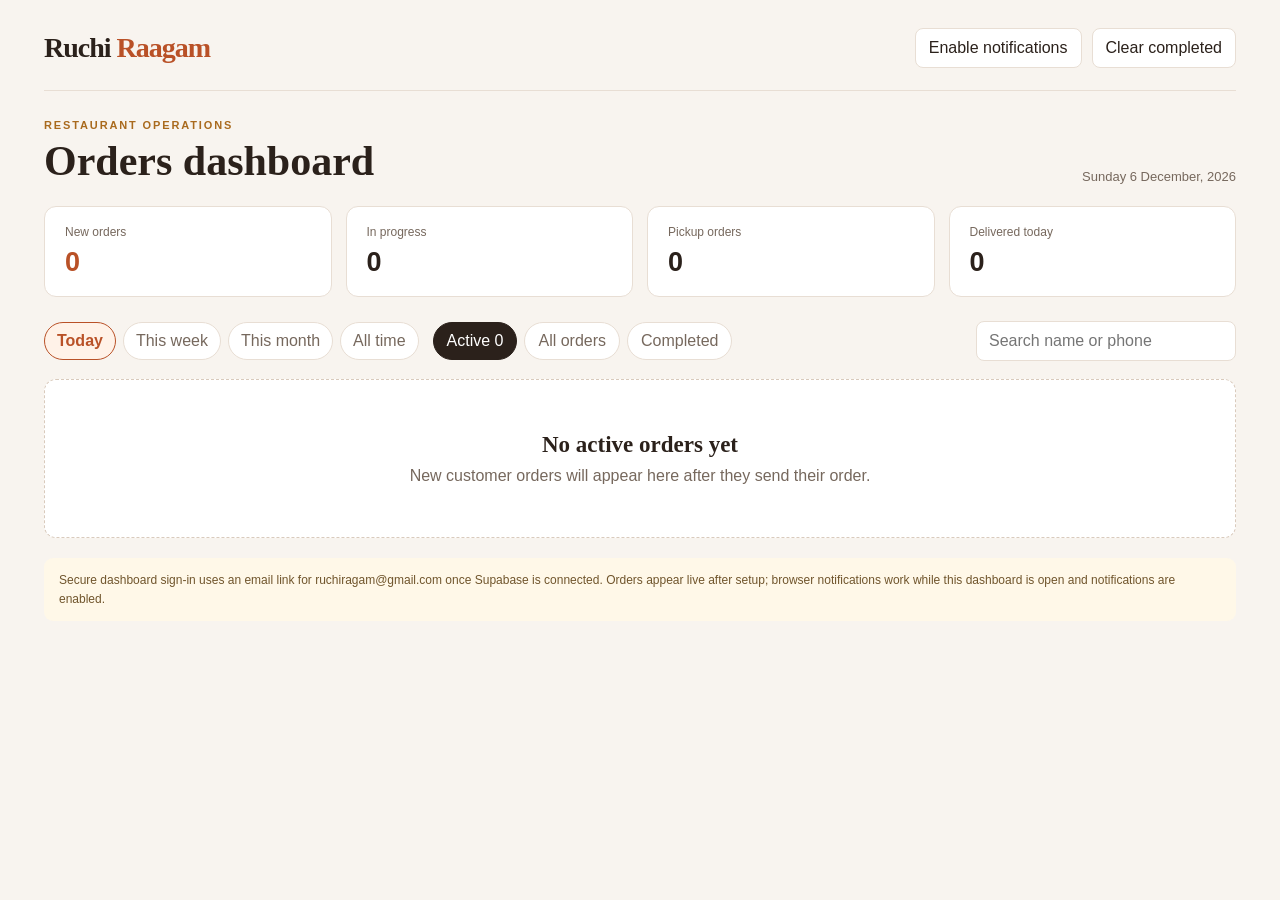
==== dashboard.html @ 17508012 "Add files via upload" ====
<!doctype html>
<html lang="en">
<head>
  <meta charset="utf-8">
  <meta name="viewport" content="width=device-width, initial-scale=1">
  <meta name="theme-color" content="#f8f3ed">
  <title>Orders dashboard — Ruchi Raagam</title>
  <link rel="stylesheet" href="dashboard.css">
</head>
<body>
  <main class="shell">
    <header class="topbar">
      <a class="brand" href="index.html">Ruchi <span>Raagam</span></a>
      <div class="top-actions"><button class="btn" id="enableNotifications" type="button">Enable notifications</button><button class="btn" id="clearCompleted" type="button">Clear completed</button></div>
    </header>
    <section class="heading"><div><div class="eyebrow">Restaurant operations</div><h1>Orders dashboard</h1></div><div class="date" id="today"></div></section>
    <section class="metrics" aria-label="Order summary">
      <div class="metric new"><span>New orders</span><strong id="newCount">0</strong></div>
      <div class="metric"><span>In progress</span><strong id="activeCount">0</strong></div>
      <div class="metric"><span>Pickup orders</span><strong id="pickupCount">0</strong></div>
      <div class="metric"><span>Delivered today</span><strong id="deliveredCount">0</strong></div>
    </section>
    <section class="toolbar">
      <div class="period-tabs" role="group" aria-label="Orders by period">
        <button class="period-tab active" data-period="today" type="button">Today</button>
        <button class="period-tab" data-period="week" type="button">This week</button>
        <button class="period-tab" data-period="month" type="button">This month</button>
        <button class="period-tab" data-period="all" type="button">All time</button>
      </div>
      <div class="tabs" role="tablist" aria-label="Filter orders">
        <button class="tab active" data-filter="active" type="button">Active <span id="activeBadge">0</span></button>
        <button class="tab" data-filter="all" type="button">All orders</button>
        <button class="tab" data-filter="completed" type="button">Completed</button>
      </div>
      <label><span class="sr-only">Search orders</span><input class="search" id="search" type="search" placeholder="Search name or phone"></label>
    </section>
    <section class="orders" id="orders" aria-live="polite"></section>
    <p class="notice">Secure dashboard sign-in uses an email link for ruchiragam@gmail.com once Supabase is connected. Orders appear live after setup; browser notifications work while this dashboard is open and notifications are enabled.</p>
  </main>
  <div class="toast" id="toast" role="status" aria-live="polite"></div>
  <script src="backend-config.js" defer></script>
  <script src="backend-client.js" defer></script>
  <script src="dashboard.js" defer></script>
  <script src="cloud-dashboard.js" defer></script>
</body>
</html>
---- dashboard.css ----
:root{color-scheme:light;--ink:#2b211b;--muted:#76685d;--line:#e8ded4;--paper:#fff;--canvas:#f8f4ef;--orange:#b95127;--gold:#a96a1e;--green:#28734c;--red:#a43b31;font-family:Arial,Helvetica,sans-serif}
*{box-sizing:border-box}body{margin:0;background:var(--canvas);color:var(--ink)}button,select,input{font:inherit}a{color:inherit;text-decoration:none}.shell{max-width:1240px;margin:auto;padding:28px 24px 48px}.topbar{display:flex;align-items:center;justify-content:space-between;gap:16px;padding-bottom:22px;border-bottom:1px solid var(--line)}.brand{font-family:Georgia,serif;font-size:28px;font-weight:700;letter-spacing:-1px}.brand span{color:var(--orange)}.top-actions{display:flex;align-items:center;gap:10px}.btn{border:1px solid var(--line);background:var(--paper);color:var(--ink);border-radius:8px;padding:10px 13px;cursor:pointer}.btn-primary{border-color:var(--orange);background:var(--orange);color:#fff}.btn:hover{filter:brightness(.97)}
.heading{display:flex;justify-content:space-between;align-items:end;gap:18px;margin:28px 0 22px}.eyebrow{color:var(--gold);font-size:11px;letter-spacing:.17em;text-transform:uppercase;font-weight:700}.heading h1{margin:7px 0 0;font:700 clamp(30px,4vw,42px)/1.1 Georgia,serif}.date{color:var(--muted);font-size:13px}.metrics{display:grid;grid-template-columns:repeat(4,minmax(0,1fr));gap:14px;margin-bottom:24px}.metric{padding:18px 20px;border:1px solid var(--line);border-radius:12px;background:var(--paper)}.metric span{display:block;color:var(--muted);font-size:12px}.metric strong{display:block;margin-top:8px;font-size:27px}.metric.new strong{color:var(--orange)}
.toolbar{display:flex;align-items:center;justify-content:space-between;gap:14px;margin:18px 0}.tabs{display:flex;gap:7px;overflow:auto}.tab{white-space:nowrap;border:1px solid var(--line);background:var(--paper);border-radius:20px;padding:9px 13px;color:var(--muted);cursor:pointer}.tab.active{background:#2b211b;color:#fff;border-color:#2b211b}.search{width:min(260px,45vw);border:1px solid var(--line);border-radius:8px;padding:10px 12px;background:#fff}.orders{display:grid;grid-template-columns:repeat(2,minmax(0,1fr));gap:14px}.order-card{min-width:0;background:#fff;border:1px solid var(--line);border-radius:12px;padding:18px;box-shadow:0 4px 16px rgba(44,31,20,.035)}.order-head{display:flex;align-items:flex-start;justify-content:space-between;gap:10px}.order-id{font-size:11px;color:var(--muted);letter-spacing:.06em}.order-time{font-size:12px;color:var(--muted);margin-top:5px}.badge{display:inline-flex;padding:6px 9px;border-radius:20px;font-size:11px;font-weight:700;background:#fff2e8;color:var(--orange)}.badge.accepted,.badge.preparing{background:#fff5da;color:#8b6414}.badge.ready,.badge.picked_up{background:#e9f3ff;color:#285a83}.badge.out_for_delivery,.badge.delivered{background:#e8f5ee;color:var(--green)}.badge.cancelled{background:#f9e9e8;color:var(--red)}
.customer{margin:17px 0 12px}.customer strong{font-size:16px}.customer a{color:var(--muted);font-size:13px;margin-left:8px}.address{color:var(--muted);font-size:13px;line-height:1.5;margin-top:5px}.items{border-top:1px solid var(--line);border-bottom:1px solid var(--line);padding:10px 0;margin:12px 0}.item{display:flex;justify-content:space-between;gap:12px;font-size:13px;line-height:1.55;padding:3px 0}.item>span{min-width:0;overflow-wrap:anywhere}.item-portion{color:var(--muted)}.total{display:flex;justify-content:space-between;align-items:center;font-weight:700}.meta{display:flex;gap:8px;flex-wrap:wrap;margin:11px 0;color:var(--muted);font-size:11px}.meta span{border:1px solid var(--line);border-radius:16px;padding:5px 8px}.controls{display:grid;grid-template-columns:1fr 1fr;gap:9px;margin-top:15px}.controls select{width:100%;min-width:0;border:1px solid var(--line);border-radius:7px;background:#fff;padding:10px;color:var(--ink)}.controls .advance{grid-column:1/-1}.empty{grid-column:1/-1;background:#fff;border:1px dashed #d9cabc;border-radius:12px;text-align:center;padding:52px 20px;color:var(--muted)}.empty strong{display:block;color:var(--ink);font:700 23px Georgia,serif;margin-bottom:9px}.notice{margin-top:20px;padding:13px 15px;border-radius:9px;background:#fff8e8;color:#70552c;font-size:12px;line-height:1.55}.toast{position:fixed;right:20px;bottom:20px;max-width:calc(100vw - 32px);background:#2b211b;color:#fff;padding:13px 17px;border-radius:9px;box-shadow:0 10px 30px #0002;opacity:0;transform:translateY(12px);pointer-events:none;transition:.2s}.toast.show{opacity:1;transform:none}.sr-only{position:absolute;width:1px;height:1px;padding:0;margin:-1px;overflow:hidden;clip:rect(0,0,0,0);white-space:nowrap;border:0}
@media(max-width:700px){.shell{padding:16px 14px 32px}.brand{font-size:23px}.topbar{align-items:flex-start}.top-actions{gap:6px}.btn{padding:9px 10px;font-size:12px}.heading{align-items:flex-start;flex-direction:column;margin:23px 0 16px}.metrics{grid-template-columns:repeat(2,minmax(0,1fr));gap:9px}.metric{padding:14px}.metric strong{font-size:23px}.toolbar{align-items:stretch;flex-direction:column}.search{width:100%}.orders{grid-template-columns:1fr}.controls{align-items:stretch;grid-template-columns:1fr}.controls .advance{grid-column:auto;width:100%}.date{font-size:12px}}
@media(max-width:380px){.topbar{flex-wrap:wrap}.top-actions{width:100%;justify-content:flex-end}.metric span{font-size:11px}}
.toolbar{display:grid;grid-template-columns:auto 1fr auto;align-items:center}.period-tabs{display:flex;gap:7px;overflow:auto}.period-tab{white-space:nowrap;border:1px solid var(--line);background:#fff;border-radius:20px;padding:9px 12px;color:var(--muted);cursor:pointer}.period-tab.active{border-color:var(--orange);background:#fff2e8;color:var(--orange);font-weight:700}
@media(max-width:700px){.toolbar{align-items:stretch;grid-template-columns:1fr}.period-tabs{max-width:100%;padding-bottom:2px}.period-tab{padding:8px 10px;font-size:12px}}
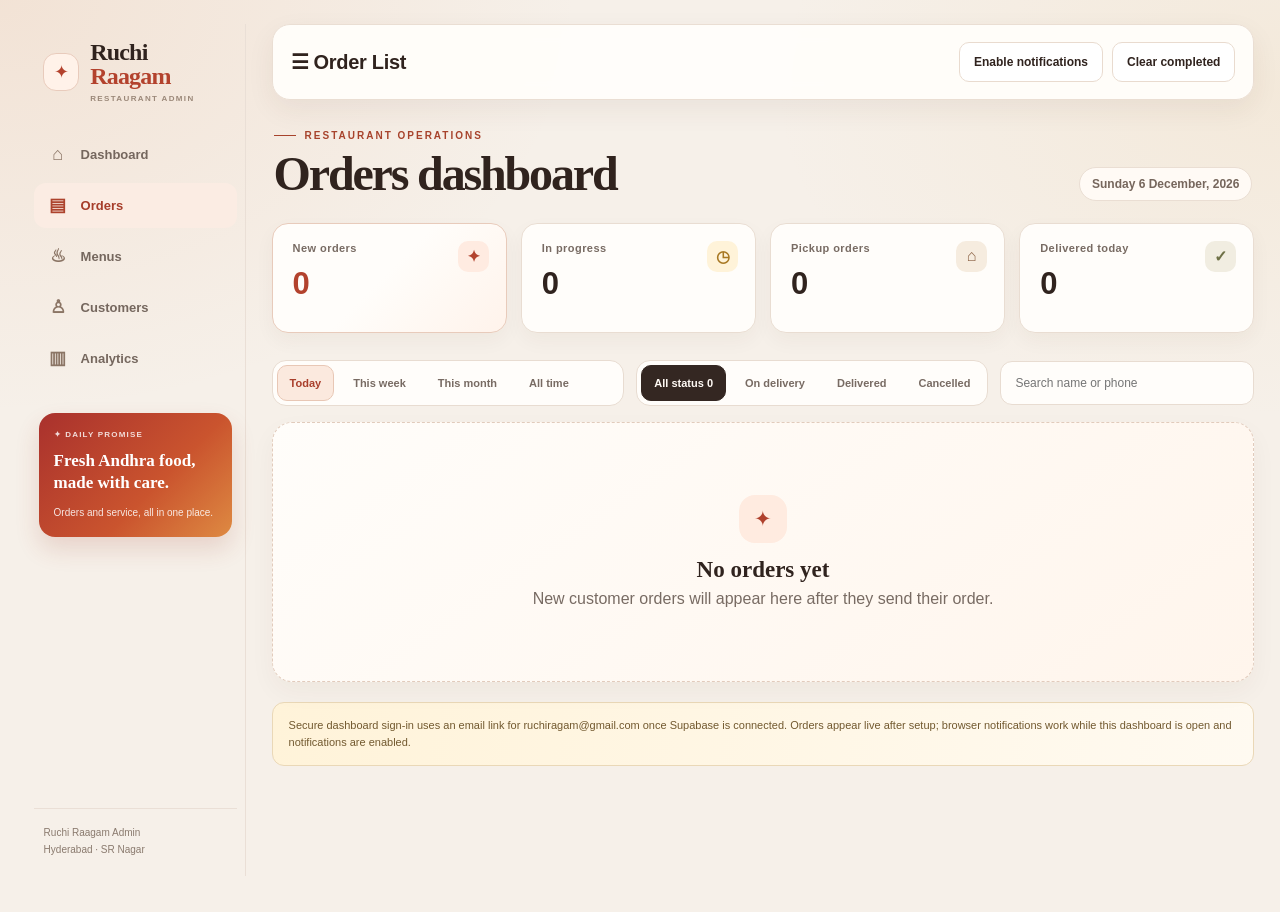
==== commit dfc17310: "Add files via upload" ====
--- a/dashboard.html
+++ b/dashboard.html
@@ -28,9 +28,10 @@
         <button class="period-tab" data-period="all" type="button">All time</button>
       </div>
       <div class="tabs" role="tablist" aria-label="Filter orders">
-        <button class="tab active" data-filter="active" type="button">Active <span id="activeBadge">0</span></button>
-        <button class="tab" data-filter="all" type="button">All orders</button>
-        <button class="tab" data-filter="completed" type="button">Completed</button>
+        <button class="tab active" data-filter="all" type="button">All status <span id="activeBadge">0</span></button>
+        <button class="tab" data-filter="out_for_delivery" type="button">On delivery</button>
+        <button class="tab" data-filter="delivered" type="button">Delivered</button>
+        <button class="tab" data-filter="cancelled" type="button">Cancelled</button>
       </div>
       <label><span class="sr-only">Search orders</span><input class="search" id="search" type="search" placeholder="Search name or phone"></label>
     </section>
--- a/dashboard.css
+++ b/dashboard.css
@@ -7,3 +7,150 @@
 @media(max-width:380px){.topbar{flex-wrap:wrap}.top-actions{width:100%;justify-content:flex-end}.metric span{font-size:11px}}
 .toolbar{display:grid;grid-template-columns:auto 1fr auto;align-items:center}.period-tabs{display:flex;gap:7px;overflow:auto}.period-tab{white-space:nowrap;border:1px solid var(--line);background:#fff;border-radius:20px;padding:9px 12px;color:var(--muted);cursor:pointer}.period-tab.active{border-color:var(--orange);background:#fff2e8;color:var(--orange);font-weight:700}
 @media(max-width:700px){.toolbar{align-items:stretch;grid-template-columns:1fr}.period-tabs{max-width:100%;padding-bottom:2px}.period-tab{padding:8px 10px;font-size:12px}}
+.order-pricing{display:grid;gap:6px;margin-top:12px;padding:11px 12px;background:#fffaf6;border:1px solid #e8ded4;border-radius:8px;font-size:12px}.order-pricing>div{display:flex;justify-content:space-between;gap:12px}.order-pricing span{color:#76685d}.order-pricing strong{color:#2b211b}
+
+/* Restaurant operations dashboard refresh */
+:root{--ink:#29231f;--muted:#786f68;--line:#e9e2db;--paper:#fff;--canvas:#f5f3ef;--orange:#bd542a;--gold:#ab6e2d;--green:#277550;--red:#a94337}
+body{min-height:100vh;background:radial-gradient(ellipse at 4% 0%,rgba(229,191,148,.18),transparent 30%),radial-gradient(ellipse at 100% 15%,rgba(145,171,135,.12),transparent 29%),var(--canvas)}
+.shell{max-width:1360px;padding:30px clamp(16px,3vw,38px) 54px}
+.topbar{position:relative;min-height:76px;padding:14px 18px;border:1px solid rgba(232,222,212,.85);border-radius:18px;background:rgba(255,255,255,.91);box-shadow:0 10px 28px rgba(57,43,32,.055);backdrop-filter:blur(10px)}
+.brand{display:inline-flex;align-items:center;gap:10px;font-size:27px;letter-spacing:-1.2px}
+.brand::before{content:"✦";display:grid;place-items:center;width:34px;height:34px;border:1px solid rgba(189,84,42,.24);border-radius:12px;background:#fff7f0;color:var(--orange);font:16px Arial,sans-serif}
+.top-actions{gap:9px}
+.btn{min-height:40px;padding:10px 14px;border-radius:10px;background:#fff;font-size:12px;font-weight:700;transition:transform .16s,border-color .16s,box-shadow .16s}
+.btn:hover{transform:translateY(-1px);border-color:#d8c7b8;box-shadow:0 5px 14px rgba(47,34,24,.08);filter:none}
+.btn-primary{border-color:var(--orange);background:var(--orange);color:white}
+.heading{align-items:end;margin:36px 2px 22px}
+.eyebrow{display:flex;align-items:center;gap:9px;font-size:10px;letter-spacing:.2em}
+.eyebrow::before{content:"";width:22px;height:1px;background:currentColor}
+.heading h1{font-size:clamp(34px,4vw,48px);letter-spacing:-.045em}
+.date{padding:9px 12px;border:1px solid var(--line);border-radius:999px;background:rgba(255,255,255,.76);font-size:12px;font-weight:600}
+.metrics{gap:14px;margin-bottom:27px}
+.metric{position:relative;overflow:hidden;min-height:110px;padding:18px 20px;border:1px solid var(--line);border-radius:16px;background:rgba(255,255,255,.93);box-shadow:0 8px 20px rgba(48,35,24,.035)}
+.metric::before{position:absolute;top:17px;right:17px;display:grid;place-items:center;width:31px;height:31px;border-radius:10px;background:#f5eee7;color:#99744f;font-size:16px;font-weight:700}
+.metric:nth-child(1)::before{content:"✦";background:#fff1e7;color:var(--orange)}
+.metric:nth-child(2)::before{content:"◷";background:#f5f0e5;color:#9a762f}
+.metric:nth-child(3)::before{content:"⌂";background:#edf3f9;color:#54799a}
+.metric:nth-child(4)::before{content:"✓";background:#edf6ef;color:var(--green)}
+.metric span{font-size:11px;font-weight:700;letter-spacing:.04em}
+.metric strong{margin-top:12px;font-size:31px;letter-spacing:-.04em}
+.metric.new{border-color:#edd4c5;background:linear-gradient(135deg,#fff 45%,#fff8f3)}
+.toolbar{grid-template-columns:minmax(0,1fr) auto minmax(205px,.72fr);gap:12px;margin:22px 0 16px}
+.period-tabs,.tabs{min-width:0;gap:6px;padding:4px;border:1px solid var(--line);border-radius:14px;background:rgba(255,255,255,.76)}
+.period-tabs{overflow-x:auto;scrollbar-width:thin}
+.tabs{display:flex;overflow:auto}
+.period-tab,.tab{min-height:36px;padding:8px 12px;border-color:transparent;border-radius:10px;background:transparent;font-size:11px;font-weight:700;transition:background .16s,color .16s,border-color .16s}
+.period-tab:hover,.tab:hover{background:#f7f2ed;color:var(--ink)}
+.period-tab.active{border-color:#f0d8c8;background:#fff1e7;color:var(--orange)}
+.tab.active{border-color:#2d2824;background:#2d2824;color:#fff}
+.search{width:100%;min-height:44px;padding:11px 14px;border:1px solid var(--line);border-radius:12px;background:rgba(255,255,255,.92);font-size:12px;transition:border-color .18s,box-shadow .18s}
+.search:focus{outline:none;border-color:#cb7954;box-shadow:0 0 0 4px rgba(189,84,42,.1)}
+.orders{gap:16px}
+.order-card{position:relative;overflow:hidden;padding:20px;border:1px solid var(--line);border-radius:17px;background:rgba(255,255,255,.97);box-shadow:0 8px 22px rgba(47,34,24,.045);transition:transform .18s,box-shadow .18s}
+.order-card:hover{transform:translateY(-2px);box-shadow:0 14px 30px rgba(47,34,24,.085)}
+.order-card::before{content:"";position:absolute;inset:0 0 auto;height:3px;background:#d9c7b5}
+.order-card:has(.badge.new)::before{background:linear-gradient(90deg,#c5542b,#e1a358)}
+.order-card:has(.badge.accepted)::before,.order-card:has(.badge.preparing)::before{background:#d1a64f}
+.order-card:has(.badge.ready)::before,.order-card:has(.badge.picked_up)::before{background:#7395b4}
+.order-card:has(.badge.out_for_delivery)::before,.order-card:has(.badge.delivered)::before{background:#5c9a71}
+.order-head{align-items:center}
+.order-id{font-size:10px;font-weight:700;letter-spacing:.11em;text-transform:uppercase}
+.order-time{font-size:11px}
+.badge{padding:7px 10px;border:1px solid rgba(189,84,42,.12);font-size:10px;letter-spacing:.02em}
+.customer{display:grid;grid-template-columns:1fr auto;align-items:center;gap:3px 10px;margin:18px 0 13px}
+.customer strong{font-size:17px;letter-spacing:-.02em}
+.customer a{margin:0;padding:6px 9px;border-radius:8px;background:#f7f4f1;color:#62574f;font-size:11px;font-weight:600}
+.address{grid-column:1/-1;margin-top:4px;font-size:12px}
+.items{margin:13px 0;padding:11px 0;border-color:#eee8e2}
+.item{font-size:12px}
+.item>strong{white-space:nowrap}
+.order-pricing{gap:7px;margin-top:13px;padding:12px 13px;border-color:#eee2d6;border-radius:12px;background:#fffaf6}
+.total{margin-top:13px;padding-top:13px;border-top:1px solid #eee8e2;font-size:13px}
+.total strong{color:var(--orange);font-size:19px;letter-spacing:-.03em}
+.meta{margin:13px 0;gap:6px}
+.meta span{border-color:#eee7e0;border-radius:8px;background:#faf8f5;font-size:10px}
+.controls{gap:10px;margin-top:16px}
+.controls select{min-height:42px;padding:9px 11px;border-color:#e7ded5;border-radius:10px;background:#fff;font-size:12px;font-weight:600}
+.controls select:focus{outline:none;border-color:#cb7954;box-shadow:0 0 0 3px rgba(189,84,42,.09)}
+.controls .advance{min-height:43px;border:0;border-radius:10px;background:linear-gradient(135deg,#c65a2d,#a94623);box-shadow:0 6px 14px rgba(169,67,32,.16);font-size:11px;letter-spacing:.04em}
+.empty{position:relative;overflow:hidden;min-height:260px;display:flex;flex-direction:column;align-items:center;justify-content:center;border:1px dashed #ddcfc2;border-radius:20px;background:linear-gradient(145deg,#fff 0%,#fffaf5 100%);box-shadow:0 10px 26px rgba(47,34,24,.035)}
+.empty::before{content:"✦";display:grid;place-items:center;width:48px;height:48px;margin-bottom:14px;border-radius:16px;background:#fff0e5;color:var(--orange);font-size:21px}
+.empty strong{margin-bottom:7px;font-size:23px}
+.notice{margin-top:20px;padding:14px 16px;border:1px solid #eee2cd;border-radius:12px;background:linear-gradient(100deg,#fff9ec,#fffdf8);color:#76603d;font-size:11px}
+.toast{right:24px;bottom:24px;padding:14px 18px;border:1px solid rgba(255,255,255,.12);border-radius:13px;background:#29231f;box-shadow:0 14px 38px rgba(25,20,16,.22);font-size:13px}
+@media(max-width:1000px){.toolbar{grid-template-columns:1fr 1fr}.period-tabs{grid-column:1/-1}.tabs{grid-column:1}.toolbar>label{grid-column:2;grid-row:2}.period-tabs{max-width:100%}}
+@media(max-width:700px){.shell{padding:14px 12px 30px}.topbar{align-items:center;min-height:66px;padding:11px 12px;border-radius:14px}.brand{font-size:22px}.brand::before{width:30px;height:30px;border-radius:10px;font-size:14px}.top-actions{width:auto;justify-content:flex-end}.top-actions .btn{min-height:36px;padding:8px 9px;font-size:10px}.heading{gap:12px;margin:25px 2px 17px}.heading h1{font-size:35px}.date{padding:7px 10px;font-size:11px}.metrics{gap:9px;margin-bottom:20px}.metric{min-height:94px;padding:14px;border-radius:13px}.metric::before{top:12px;right:12px;width:26px;height:26px;border-radius:8px;font-size:13px}.metric span{max-width:calc(100% - 26px);font-size:10px}.metric strong{margin-top:12px;font-size:27px}.toolbar{grid-template-columns:1fr;gap:9px;margin:16px 0 13px}.period-tabs,.tabs,.toolbar>label{grid-column:1;grid-row:auto}.period-tabs{gap:3px}.period-tab{padding:8px 10px;font-size:10px}.tabs{justify-content:flex-start}.tab{padding:8px 11px;font-size:10px}.search{min-height:43px}.orders{gap:12px}.order-card{padding:16px;border-radius:15px}.customer{margin:15px 0 10px}.empty{min-height:220px;padding:32px 18px}.empty strong{font-size:21px}.empty{font-size:13px}.notice{margin-top:14px;padding:12px 13px;font-size:10px}}
+@media(max-width:380px){.topbar{flex-wrap:wrap}.top-actions{width:100%;justify-content:flex-end}.metric span{font-size:9px}.period-tab{padding:7px 8px}.top-actions .btn{font-size:9px}}
+@media(prefers-reduced-motion:reduce){.btn,.order-card,.period-tab,.tab,.search,.controls .advance{transition:none}}
+
+/* Admin workspace and table views */
+.shell{display:grid;grid-template-columns:220px minmax(0,1fr);gap:26px;max-width:1500px;padding:24px clamp(14px,2vw,30px) 36px}
+.admin-sidebar{position:sticky;top:20px;display:flex;flex-direction:column;align-self:start;min-height:calc(100vh - 48px);padding:8px 8px 18px;border-right:1px solid #eadfd6}
+.admin-side-brand{display:flex;align-items:center;gap:11px;padding:8px 9px 28px;font:700 24px/1 Georgia,serif;letter-spacing:-.8px;color:#30231e}
+.admin-side-brand b{color:#b3422d}.admin-side-brand small{display:block;margin-top:6px;color:#9b8879;font:700 8px/1.2 Arial,sans-serif;letter-spacing:.17em}
+.admin-brand-mark{display:grid;place-items:center;width:38px;height:38px;border:1px solid #e8cbbc;border-radius:13px;background:#fff2e9;color:#b3422d;font:18px Arial,sans-serif}
+.admin-nav{display:grid;gap:6px}.admin-nav button{display:flex;align-items:center;gap:12px;width:100%;min-height:45px;padding:0 13px;border:0;border-radius:12px;background:transparent;color:#75675e;text-align:left;font:600 13px Arial,sans-serif;cursor:pointer;transition:background .16s,color .16s}.admin-nav button span{display:grid;place-items:center;width:22px;height:22px;color:#8b7565;font-size:18px}.admin-nav button:hover{background:#fff7f1;color:#9f3f2b}.admin-nav button.active{background:#fbece3;color:#a63d2a}.admin-nav button.active span{color:#ad432d}
+.sidebar-note{display:grid;gap:11px;margin:32px 5px 20px;padding:17px 15px;border-radius:16px;background:linear-gradient(135deg,#a9312d,#ca542e 60%,#de8a42);color:white;box-shadow:0 12px 25px rgba(156,57,39,.16)}.sidebar-note span{font-size:8px;font-weight:700;letter-spacing:.15em;opacity:.82}.sidebar-note strong{font:600 17px/1.3 Georgia,serif}.sidebar-note small{font-size:10px;line-height:1.5;opacity:.86}
+.sidebar-footer{margin-top:auto;padding:15px 10px 0;border-top:1px solid #eadfd6;color:#8a7a6e;font-size:10px;line-height:1.7}
+.admin-main{min-width:0}.dashboard-page-title{font:700 20px/1.2 Arial,sans-serif!important;letter-spacing:-.3px!important}.topbar .dashboard-page-title::before{display:none!important}
+.admin-main .heading{margin-top:30px}.admin-main .tabs{flex-wrap:wrap}
+.admin-main .toolbar.module-toolbar{display:flex;justify-content:flex-start}
+.orders{display:block}.orders-table-wrap,.module-table-wrap{overflow-x:auto;border:1px solid #ece3db;border-radius:17px;background:#fffdfa;box-shadow:0 8px 25px rgba(74,43,26,.045)}
+.orders-table,.module-table{width:100%;border-collapse:collapse;text-align:left}.orders-table th,.module-table th{padding:15px 13px;border-bottom:1px solid #eee5de;background:#fffaf6;color:#7b6d63;font-size:10px;font-weight:700;letter-spacing:.07em;text-transform:uppercase;white-space:nowrap}.orders-table td,.module-table td{padding:14px 13px;border-bottom:1px solid #f0eae4;color:#4e4037;font-size:12px;vertical-align:middle}.orders-table tbody tr:last-child td,.module-table tbody tr:last-child td{border-bottom:0}.orders-table tbody tr:hover{background:#fffaf6}
+.table-order-id{display:block;max-width:120px;overflow-wrap:anywhere;color:#30231e;font-size:11px}.orders-table td small,.module-table td small{display:block;margin-top:5px;color:#9b8a7e;font-size:10px}.table-customer-name{display:block;color:#30231e;font-size:12px}.table-phone{display:inline-block;margin-top:5px;color:#817267;font-size:10px}.table-location{display:block;max-width:195px;color:#75665b;font-size:11px;line-height:1.5}.table-amount{color:#30231e;font-size:12px;white-space:nowrap}.orders-table .badge{white-space:nowrap}
+.table-actions{display:grid;grid-template-columns:minmax(120px,1fr);gap:6px;min-width:138px}.table-actions select{width:100%;padding:7px 8px;border:1px solid #e8dcd1;border-radius:8px;background:white;color:#514238;font-size:10px}.table-actions .advance{min-height:32px;padding:7px 9px;font-size:9px;white-space:nowrap}
+.order-details{margin-top:7px;color:#9c472f;font-size:10px}.order-details summary{width:max-content;max-width:100%;cursor:pointer}.details-address,.details-payment{margin-top:7px;color:#77675d;line-height:1.5}.details-items{margin-top:7px;padding:7px 9px;border-radius:8px;background:#fff7f0}.details-items .item{font-size:10px}.details-items .item>strong{font-size:10px}
+.module-heading{margin:4px 0 20px}.module-heading .eyebrow{color:#a7432c}.module-heading h2{margin:10px 0 8px;color:#30231e;font:700 clamp(25px,3vw,34px)/1.15 Georgia,serif;letter-spacing:-.035em}.module-heading p{margin:0;color:#7b6d63;font-size:12px;line-height:1.6}.module-table td strong{color:#30231e}.module-empty{padding:25px!important;color:#8a796c!important;text-align:center}.overview-stats{display:grid;grid-template-columns:repeat(3,minmax(0,1fr));gap:12px;margin:20px 0}.overview-stats article{display:grid;gap:12px;padding:18px;border:1px solid #eadfd6;border-radius:15px;background:#fffdfa}.overview-stats span{color:#84756a;font-size:11px}.overview-stats strong{color:#a83d2b;font-size:23px}.top-items-panel{max-width:760px;padding:20px;border:1px solid #eadfd6;border-radius:16px;background:#fffdfa}.top-items-panel h3{margin:0 0 18px;font:700 18px Georgia,serif}.top-item{margin-top:14px}.top-item>div:first-child{display:flex;justify-content:space-between;gap:12px;color:#53453b;font-size:11px}.top-item strong{color:#a7432c}.bar-track{height:8px;margin-top:7px;border-radius:99px;background:#f1e9e1;overflow:hidden}.bar-track i{display:block;height:100%;border-radius:99px;background:linear-gradient(90deg,#a9362c,#dc8650)}
+.admin-module-view[hidden],.toolbar[hidden],.metrics[hidden],.orders[hidden]{display:none!important}
+@media(max-width:900px){.shell{grid-template-columns:180px minmax(0,1fr);gap:16px}.admin-sidebar{padding-inline:3px}.orders-table th,.orders-table td{padding:12px 9px}.orders-table th{font-size:9px}.table-location{max-width:135px}}
+@media(max-width:700px){.shell{display:block;padding:12px 12px 28px}.admin-sidebar{position:static;min-height:0;margin-bottom:14px;padding:0 0 10px;border-right:0;border-bottom:1px solid #eadfd6}.admin-side-brand{padding:4px 3px 13px;font-size:21px}.admin-brand-mark{width:32px;height:32px;border-radius:11px}.admin-side-brand small{font-size:7px}.admin-nav{display:flex;gap:5px;overflow-x:auto;padding:3px 1px 6px}.admin-nav button{flex:0 0 auto;width:auto;min-height:39px;padding:0 11px;font-size:11px}.admin-nav button span{width:17px;font-size:15px}.sidebar-note,.sidebar-footer{display:none}.admin-main .heading{margin-top:23px}.dashboard-page-title{font-size:17px!important}.overview-stats{grid-template-columns:1fr;gap:8px}.overview-stats article{grid-template-columns:1fr auto;align-items:center;padding:14px}.overview-stats strong{font-size:19px}.orders-table-wrap{overflow:visible;border:0;background:transparent;box-shadow:none}.orders-table,.orders-table tbody{display:block;width:100%}.orders-table thead{display:none}.orders-table tbody{display:grid;gap:11px}.orders-table tbody tr{display:grid;grid-template-columns:1fr 1fr;gap:0 10px;padding:13px;border:1px solid #eadfd6;border-radius:14px;background:#fffdfa;box-shadow:0 5px 16px rgba(74,43,26,.045)}.orders-table td{display:grid;grid-template-columns:1fr;gap:5px;padding:8px 2px;border:0;font-size:11px;overflow-wrap:anywhere}.orders-table td:before{content:attr(data-label);color:#9b8879;font-size:9px;font-weight:700;letter-spacing:.07em;text-transform:uppercase}.orders-table td:nth-child(1),.orders-table td:nth-child(3),.orders-table td:nth-child(4),.orders-table td:nth-child(7){grid-column:1/-1}.orders-table td:nth-child(1){grid-template-columns:1fr auto;align-items:center}.orders-table td:nth-child(1):before{grid-column:1/-1}.orders-table td:nth-child(3){border-top:1px solid #f0eae4;margin-top:5px;padding-top:11px}.orders-table td:nth-child(4){display:none}.orders-table td:nth-child(7){border-top:1px solid #f0eae4;margin-top:5px;padding-top:11px}.table-location{max-width:none}.table-actions{grid-template-columns:1fr 1fr;min-width:0}.table-actions .advance{grid-column:1/-1}.table-actions select{min-height:36px;font-size:11px}.order-details{font-size:11px}.admin-module-view{padding-bottom:10px}}
+
+/* Unified warm restaurant palette */
+:root{--ink:#30231e;--muted:#786b63;--line:#e9dbcf;--paper:#fffdfa;--canvas:#f6f0e9;--orange:#b3422d;--gold:#c38a34;--green:#397452;--red:#a53b32}
+body{background:radial-gradient(ellipse at 0 0,rgba(219,145,94,.14),transparent 32%),radial-gradient(ellipse at 100% 10%,rgba(226,185,119,.13),transparent 28%),var(--canvas)}
+.topbar{border-color:#eaded3;background:rgba(255,253,250,.96);box-shadow:0 10px 28px rgba(74,43,26,.065)}
+.brand::before{border-color:#ead0c1;background:#fff0e7;color:#a93d2c}
+.heading .eyebrow{color:#a7432c}
+.date{border-color:#eaded3;background:#fffaf5;color:#76665c}
+.metric{border-color:#e9ddd2;background:#fffdfa;box-shadow:0 8px 20px rgba(74,43,26,.045)}
+.metric::before{background:#f6ede4;color:#a85a39}
+.metric:nth-child(1)::before{background:#ffebe1;color:#b3422d}
+.metric:nth-child(2)::before{background:#fff3d9;color:#a87823}
+.metric:nth-child(3)::before{background:#f6ecdf;color:#8a6042}
+.metric:nth-child(4)::before{background:#f1ede1;color:#6e7046}
+.metric.new{border-color:#e8cbbb;background:linear-gradient(135deg,#fffdfa 48%,#fff3eb)}
+.period-tabs,.tabs{border-color:#e8dcd1;background:#fffdfa}
+.period-tab:hover,.tab:hover{background:#f8eee5;color:var(--ink)}
+.period-tab.active{border-color:#e8c7b5;background:#fbe9de;color:#a93e2b}
+.tab.active{border-color:#342722;background:#342722;color:#fffaf5}
+.search{border-color:#e8dcd1;background:#fffdfa}
+.search:focus{border-color:#c66a4b;box-shadow:0 0 0 4px rgba(179,66,45,.1)}
+.order-card{border-color:#e8dcd1;background:#fffdfa;box-shadow:0 8px 22px rgba(74,43,26,.05)}
+.order-card:hover{box-shadow:0 14px 30px rgba(74,43,26,.09)}
+.order-card::before{background:#ddcbb9}
+.order-card:has(.badge.new)::before{background:linear-gradient(90deg,#a9362c,#d86a3c,#e4ac4c)}
+.order-card:has(.badge.accepted)::before,.order-card:has(.badge.preparing)::before{background:#d1a348}
+.order-card:has(.badge.ready)::before,.order-card:has(.badge.picked_up)::before{background:#a87948}
+.order-card:has(.badge.out_for_delivery)::before,.order-card:has(.badge.delivered)::before{background:#57805e}
+.badge{border-color:#efd9ca;background:#fff0e6;color:#a9432e}
+.badge.accepted,.badge.preparing{background:#fff4dc;color:#89631d}
+.badge.ready,.badge.picked_up{background:#f5ecdf;color:#805b3a}
+.badge.out_for_delivery,.badge.delivered{background:#edf4eb;color:#39704e}
+.badge.cancelled{background:#f8e9e5;color:#a53b32}
+.customer a{background:#f8f2ec;color:#6c5b50}
+.items{border-color:#eee4db}
+.item-portion{color:#84766d}
+.order-pricing{border-color:#ede0d5;background:#fff8f2}
+.order-pricing span{color:#786b63}
+.order-pricing strong{color:#34251f}
+.total{border-color:#eee4db}
+.total strong{color:#b3422d}
+.meta span{border-color:#eadfd6;background:#faf5ef;color:#71635b}
+.controls select{border-color:#e7dacf;background:#fffdfa}
+.controls select:focus{border-color:#c66a4b;box-shadow:0 0 0 3px rgba(179,66,45,.09)}
+.controls .advance{background:linear-gradient(135deg,#bd4b31,#a73527);box-shadow:0 6px 14px rgba(167,53,39,.18)}
+.btn-primary{border-color:#a93c2b;background:#a93c2b}
+.empty{border-color:#e1cbbc;background:linear-gradient(145deg,#fffdfa 0%,#fff5ec 100%);box-shadow:0 10px 26px rgba(74,43,26,.045)}
+.empty::before{background:#ffebe0;color:#af412d}
+.notice{border-color:#ead8b7;background:linear-gradient(100deg,#fff3d9,#fffaf1);color:#72592f}
+.toast{background:#30231e}
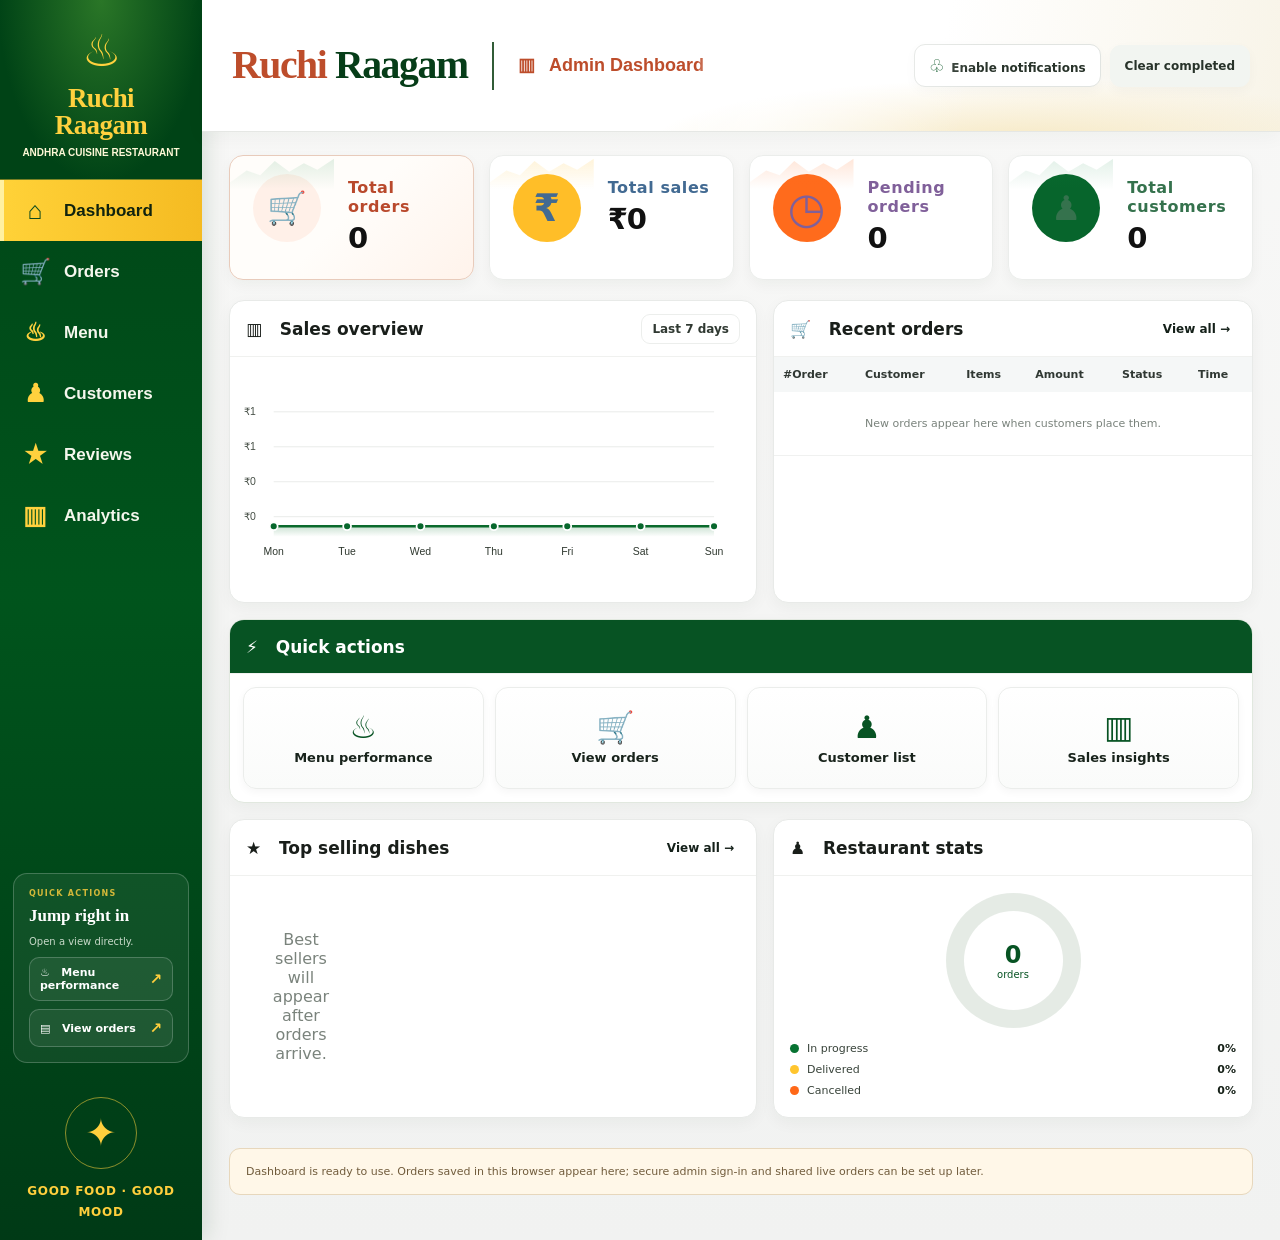
==== commit 88f8e495: "Add files via upload" ====
--- a/dashboard.html
+++ b/dashboard.html
@@ -3,7 +3,7 @@
 <head>
   <meta charset="utf-8">
   <meta name="viewport" content="width=device-width, initial-scale=1">
-  <meta name="theme-color" content="#f8f3ed">
+  <meta name="theme-color" content="#075323">
   <title>Orders dashboard — Ruchi Raagam</title>
   <link rel="stylesheet" href="dashboard.css">
 </head>
@@ -13,12 +13,12 @@
       <a class="brand" href="index.html">Ruchi <span>Raagam</span></a>
       <div class="top-actions"><button class="btn" id="enableNotifications" type="button">Enable notifications</button><button class="btn" id="clearCompleted" type="button">Clear completed</button></div>
     </header>
-    <section class="heading"><div><div class="eyebrow">Restaurant operations</div><h1>Orders dashboard</h1></div><div class="date" id="today"></div></section>
+    <section class="heading"><div><div class="eyebrow">Restaurant operations</div><h1>Dashboard overview</h1></div><div class="date" id="today"></div></section>
     <section class="metrics" aria-label="Order summary">
-      <div class="metric new"><span>New orders</span><strong id="newCount">0</strong></div>
-      <div class="metric"><span>In progress</span><strong id="activeCount">0</strong></div>
-      <div class="metric"><span>Pickup orders</span><strong id="pickupCount">0</strong></div>
-      <div class="metric"><span>Delivered today</span><strong id="deliveredCount">0</strong></div>
+      <div class="metric new"><span>Total orders</span><strong id="newCount">0</strong></div>
+      <div class="metric"><span>Total sales</span><strong id="activeCount">₹0</strong></div>
+      <div class="metric"><span>Pending orders</span><strong id="pickupCount">0</strong></div>
+      <div class="metric"><span>Total customers</span><strong id="deliveredCount">0</strong></div>
     </section>
     <section class="toolbar">
       <div class="period-tabs" role="group" aria-label="Orders by period">
@@ -36,7 +36,7 @@
       <label><span class="sr-only">Search orders</span><input class="search" id="search" type="search" placeholder="Search name or phone"></label>
     </section>
     <section class="orders" id="orders" aria-live="polite"></section>
-    <p class="notice">Secure dashboard sign-in uses an email link for ruchiragam@gmail.com once Supabase is connected. Orders appear live after setup; browser notifications work while this dashboard is open and notifications are enabled.</p>
+    <p class="notice">Dashboard is ready to use. Orders saved in this browser appear here; secure admin sign-in and shared live orders can be set up later.</p>
   </main>
   <div class="toast" id="toast" role="status" aria-live="polite"></div>
   <script src="backend-config.js" defer></script>
--- a/dashboard.css
+++ b/dashboard.css
@@ -100,10 +100,12 @@
 .table-order-id{display:block;max-width:120px;overflow-wrap:anywhere;color:#30231e;font-size:11px}.orders-table td small,.module-table td small{display:block;margin-top:5px;color:#9b8a7e;font-size:10px}.table-customer-name{display:block;color:#30231e;font-size:12px}.table-phone{display:inline-block;margin-top:5px;color:#817267;font-size:10px}.table-location{display:block;max-width:195px;color:#75665b;font-size:11px;line-height:1.5}.table-amount{color:#30231e;font-size:12px;white-space:nowrap}.orders-table .badge{white-space:nowrap}
 .table-actions{display:grid;grid-template-columns:minmax(120px,1fr);gap:6px;min-width:138px}.table-actions select{width:100%;padding:7px 8px;border:1px solid #e8dcd1;border-radius:8px;background:white;color:#514238;font-size:10px}.table-actions .advance{min-height:32px;padding:7px 9px;font-size:9px;white-space:nowrap}
 .order-details{margin-top:7px;color:#9c472f;font-size:10px}.order-details summary{width:max-content;max-width:100%;cursor:pointer}.details-address,.details-payment{margin-top:7px;color:#77675d;line-height:1.5}.details-items{margin-top:7px;padding:7px 9px;border-radius:8px;background:#fff7f0}.details-items .item{font-size:10px}.details-items .item>strong{font-size:10px}
+.assignment-field{display:grid;gap:5px;margin-top:9px;color:#77675d;font-size:10px;font-weight:700}.assignment-input{width:min(100%,260px);min-height:34px;padding:7px 10px;border:1px solid #e5d7ca;border-radius:8px;background:#fffdfa;color:#30251e;font:12px var(--sans)}.assignment-input:focus{outline:2px solid #b8cfbf;outline-offset:1px;border-color:#547760}
 .module-heading{margin:4px 0 20px}.module-heading .eyebrow{color:#a7432c}.module-heading h2{margin:10px 0 8px;color:#30231e;font:700 clamp(25px,3vw,34px)/1.15 Georgia,serif;letter-spacing:-.035em}.module-heading p{margin:0;color:#7b6d63;font-size:12px;line-height:1.6}.module-table td strong{color:#30231e}.module-empty{padding:25px!important;color:#8a796c!important;text-align:center}.overview-stats{display:grid;grid-template-columns:repeat(3,minmax(0,1fr));gap:12px;margin:20px 0}.overview-stats article{display:grid;gap:12px;padding:18px;border:1px solid #eadfd6;border-radius:15px;background:#fffdfa}.overview-stats span{color:#84756a;font-size:11px}.overview-stats strong{color:#a83d2b;font-size:23px}.top-items-panel{max-width:760px;padding:20px;border:1px solid #eadfd6;border-radius:16px;background:#fffdfa}.top-items-panel h3{margin:0 0 18px;font:700 18px Georgia,serif}.top-item{margin-top:14px}.top-item>div:first-child{display:flex;justify-content:space-between;gap:12px;color:#53453b;font-size:11px}.top-item strong{color:#a7432c}.bar-track{height:8px;margin-top:7px;border-radius:99px;background:#f1e9e1;overflow:hidden}.bar-track i{display:block;height:100%;border-radius:99px;background:linear-gradient(90deg,#a9362c,#dc8650)}
+.review-overview{display:grid;grid-template-columns:repeat(2,minmax(0,1fr));gap:12px;margin:18px 0}.review-overview article{display:flex;align-items:center;justify-content:space-between;gap:12px;padding:17px 19px;border:1px solid #eadfd6;border-radius:15px;background:#fffdfa}.review-overview article span{color:#84756a;font-size:12px}.review-overview article strong{color:#a7432c;font-size:22px}.dashboard-review-list{display:grid;grid-template-columns:repeat(2,minmax(0,1fr));gap:12px}.dashboard-review-card{padding:19px;border:1px solid #eadfd6;border-radius:15px;background:#fffdfa;box-shadow:0 5px 15px rgba(74,43,26,.035)}.dashboard-review-top{display:flex;align-items:flex-start;justify-content:space-between;gap:12px}.dashboard-review-top strong{color:#30231e;font:700 16px Georgia,serif}.dashboard-review-top time{color:#8b7b6f;font-size:10px;text-align:right}.dashboard-review-stars{margin:13px 0 8px;color:#c4542c;letter-spacing:.1em}.dashboard-review-stars span{color:#ded3c8}.dashboard-review-card p{margin:0;color:#66584d;font-size:13px;line-height:1.65;overflow-wrap:anywhere}
 .admin-module-view[hidden],.toolbar[hidden],.metrics[hidden],.orders[hidden]{display:none!important}
 @media(max-width:900px){.shell{grid-template-columns:180px minmax(0,1fr);gap:16px}.admin-sidebar{padding-inline:3px}.orders-table th,.orders-table td{padding:12px 9px}.orders-table th{font-size:9px}.table-location{max-width:135px}}
-@media(max-width:700px){.shell{display:block;padding:12px 12px 28px}.admin-sidebar{position:static;min-height:0;margin-bottom:14px;padding:0 0 10px;border-right:0;border-bottom:1px solid #eadfd6}.admin-side-brand{padding:4px 3px 13px;font-size:21px}.admin-brand-mark{width:32px;height:32px;border-radius:11px}.admin-side-brand small{font-size:7px}.admin-nav{display:flex;gap:5px;overflow-x:auto;padding:3px 1px 6px}.admin-nav button{flex:0 0 auto;width:auto;min-height:39px;padding:0 11px;font-size:11px}.admin-nav button span{width:17px;font-size:15px}.sidebar-note,.sidebar-footer{display:none}.admin-main .heading{margin-top:23px}.dashboard-page-title{font-size:17px!important}.overview-stats{grid-template-columns:1fr;gap:8px}.overview-stats article{grid-template-columns:1fr auto;align-items:center;padding:14px}.overview-stats strong{font-size:19px}.orders-table-wrap{overflow:visible;border:0;background:transparent;box-shadow:none}.orders-table,.orders-table tbody{display:block;width:100%}.orders-table thead{display:none}.orders-table tbody{display:grid;gap:11px}.orders-table tbody tr{display:grid;grid-template-columns:1fr 1fr;gap:0 10px;padding:13px;border:1px solid #eadfd6;border-radius:14px;background:#fffdfa;box-shadow:0 5px 16px rgba(74,43,26,.045)}.orders-table td{display:grid;grid-template-columns:1fr;gap:5px;padding:8px 2px;border:0;font-size:11px;overflow-wrap:anywhere}.orders-table td:before{content:attr(data-label);color:#9b8879;font-size:9px;font-weight:700;letter-spacing:.07em;text-transform:uppercase}.orders-table td:nth-child(1),.orders-table td:nth-child(3),.orders-table td:nth-child(4),.orders-table td:nth-child(7){grid-column:1/-1}.orders-table td:nth-child(1){grid-template-columns:1fr auto;align-items:center}.orders-table td:nth-child(1):before{grid-column:1/-1}.orders-table td:nth-child(3){border-top:1px solid #f0eae4;margin-top:5px;padding-top:11px}.orders-table td:nth-child(4){display:none}.orders-table td:nth-child(7){border-top:1px solid #f0eae4;margin-top:5px;padding-top:11px}.table-location{max-width:none}.table-actions{grid-template-columns:1fr 1fr;min-width:0}.table-actions .advance{grid-column:1/-1}.table-actions select{min-height:36px;font-size:11px}.order-details{font-size:11px}.admin-module-view{padding-bottom:10px}}
+@media(max-width:700px){.shell{display:block;padding:12px 12px 28px}.admin-sidebar{position:static;min-height:0;margin-bottom:14px;padding:0 0 10px;border-right:0;border-bottom:1px solid #eadfd6}.admin-side-brand{padding:4px 3px 13px;font-size:21px}.admin-brand-mark{width:32px;height:32px;border-radius:11px}.admin-side-brand small{font-size:7px}.admin-nav{display:flex;gap:5px;overflow-x:auto;padding:3px 1px 6px}.admin-nav button{flex:0 0 auto;width:auto;min-height:39px;padding:0 11px;font-size:11px}.admin-nav button span{width:17px;font-size:15px}.sidebar-note,.sidebar-footer{display:none}.admin-main .heading{margin-top:23px}.dashboard-page-title{font-size:17px!important}.overview-stats{grid-template-columns:1fr;gap:8px}.overview-stats article{grid-template-columns:1fr auto;align-items:center;padding:14px}.overview-stats strong{font-size:19px}.review-overview{gap:8px}.review-overview article{padding:14px}.review-overview article strong{font-size:19px}.dashboard-review-list{grid-template-columns:1fr}.dashboard-review-card{padding:16px}.orders-table-wrap{overflow:visible;border:0;background:transparent;box-shadow:none}.orders-table,.orders-table tbody{display:block;width:100%}.orders-table thead{display:none}.orders-table tbody{display:grid;gap:11px}.orders-table tbody tr{display:grid;grid-template-columns:1fr 1fr;gap:0 10px;padding:13px;border:1px solid #eadfd6;border-radius:14px;background:#fffdfa;box-shadow:0 5px 16px rgba(74,43,26,.045)}.orders-table td{display:grid;grid-template-columns:1fr;gap:5px;padding:8px 2px;border:0;font-size:11px;overflow-wrap:anywhere}.orders-table td:before{content:attr(data-label);color:#9b8879;font-size:9px;font-weight:700;letter-spacing:.07em;text-transform:uppercase}.orders-table td:nth-child(1),.orders-table td:nth-child(3),.orders-table td:nth-child(4),.orders-table td:nth-child(7){grid-column:1/-1}.orders-table td:nth-child(1){grid-template-columns:1fr auto;align-items:center}.orders-table td:nth-child(1):before{grid-column:1/-1}.orders-table td:nth-child(3){border-top:1px solid #f0eae4;margin-top:5px;padding-top:11px}.orders-table td:nth-child(7){border-top:1px solid #f0eae4;margin-top:5px;padding-top:11px}.table-location{max-width:none}.table-actions{grid-template-columns:1fr 1fr;min-width:0}.table-actions .advance{grid-column:1/-1}.table-actions select{min-height:36px;font-size:11px}.order-details{font-size:11px}.admin-module-view{padding-bottom:10px}}
 
 /* Unified warm restaurant palette */
 :root{--ink:#30231e;--muted:#786b63;--line:#e9dbcf;--paper:#fffdfa;--canvas:#f6f0e9;--orange:#b3422d;--gold:#c38a34;--green:#397452;--red:#a53b32}
@@ -154,3 +156,218 @@
 .empty::before{background:#ffebe0;color:#af412d}
 .notice{border-color:#ead8b7;background:linear-gradient(100deg,#fff3d9,#fffaf1);color:#72592f}
 .toast{background:#30231e}
+
+/* Contemporary restaurant admin theme */
+:root{--ink:#202b25;--muted:#6b7971;--line:#e2e9e4;--paper:#fff;--canvas:#f3f7f4;--orange:#b95332;--gold:#a37b35;--green:#23734f;--red:#b44f48}
+body{background:linear-gradient(135deg,#f3f7f4 0%,#f6f4ef 48%,#f1f5f1 100%);color:var(--ink);font-family:Inter,"DM Sans",system-ui,-apple-system,BlinkMacSystemFont,"Segoe UI",sans-serif}
+.shell{grid-template-columns:238px minmax(0,1fr);gap:28px;max-width:1560px;padding:24px clamp(16px,2.2vw,34px) 38px}
+.admin-sidebar{top:16px;min-height:calc(100vh - 32px);padding:18px 14px;border:0;border-radius:24px;background:linear-gradient(160deg,#183d32,#214d3f 64%,#2e604b);box-shadow:0 18px 42px rgba(25,61,48,.16);color:#f6fbf7}
+.admin-side-brand{padding:8px 7px 30px;color:#fff;font-size:25px}
+.admin-side-brand{gap:8px;font-size:21px;letter-spacing:-.9px}
+.admin-side-brand>span{white-space:nowrap}
+.admin-side-brand b{color:#e5b86a}
+.admin-side-brand small{color:#bdd2c6}
+.admin-brand-mark{border-color:#6c9a7d;background:#ffffff12;color:#f1c476}
+.admin-nav{gap:7px}
+.admin-nav button{min-height:46px;border-radius:13px;color:#c5d9cf}
+.admin-nav button span{color:#abc6b7}
+.admin-nav button:hover{background:#ffffff12;color:#fff}
+.admin-nav button.active{background:#f4f8f2;color:#20513f;box-shadow:0 7px 16px #102d241f}
+.admin-nav button.active span{color:#a24e2d}
+.sidebar-note{margin:30px 3px 18px;border:1px solid #ffffff20;background:linear-gradient(145deg,#b85032,#cd7040 70%,#df9b54);box-shadow:0 12px 26px #102d242e}
+.sidebar-note.quick-actions{gap:8px;margin:28px 3px 18px;padding:15px 12px;border:1px solid #ffffff24;border-radius:16px;background:#ffffff0c;box-shadow:none}
+.quick-actions>span{color:#d8e8df;font-size:8px;letter-spacing:.16em}
+.quick-actions>strong{font:600 17px/1.2 Georgia,serif;color:#fff}
+.quick-actions>small{color:#c1d5ca;font-size:10px}
+.quick-actions button{display:flex;justify-content:space-between;align-items:center;min-height:38px;padding:8px 10px;border:1px solid #ffffff24;border-radius:10px;background:#ffffff0d;color:#f5faf6;text-align:left;font-size:11px;font-weight:700;cursor:pointer;transition:background .16s,transform .16s}
+.quick-actions button:hover{transform:translateY(-1px);background:#ffffff1d}
+.quick-actions button b{color:#f0c373;font-size:15px}
+.sidebar-footer{border-color:#ffffff24;color:#bcd0c5}
+.admin-main{min-width:0}
+.topbar{min-height:72px;padding:12px 16px 12px 20px;border:1px solid #e2e9e4;border-radius:18px;background:#ffffffeb;box-shadow:0 8px 28px #2442330a}
+.dashboard-page-title{display:flex;align-items:center;gap:10px;font-size:18px!important;color:#27483a}
+.topbar .dashboard-page-title:before{content:"";width:4px;height:24px;border-radius:9px;background:#b95332}
+.top-actions .btn{border-color:#dfe7e1;border-radius:11px;background:#fff;color:#43564b}
+.top-actions .btn:hover{border-color:#a8c1b1;background:#f5faf6}
+.heading{margin:30px 2px 20px}
+.heading h1{color:#20382e;font-size:clamp(34px,3.5vw,46px)}
+.eyebrow{color:#a14f32}
+.date{border-color:#dfe8e1;background:#fff;color:#65756b}
+.metrics{gap:13px;margin-bottom:22px}
+.metric{min-height:108px;border-color:#e2e9e4;border-radius:17px;background:#fff;box-shadow:0 6px 18px #23433208}
+.metric.new{border-color:#f0d7ca;background:linear-gradient(135deg,#fff 42%,#fff7f2)}
+.metric strong{color:#20382e}
+.metric.new strong{color:#b95332}
+.toolbar{margin:20px 0 15px}
+.period-tabs,.tabs{border-color:#e2e9e4;background:#ffffffd9}
+.period-tab.active{border-color:#cfe0d4;background:#eaf4ed;color:#286447}
+.tab.active{border-color:#244c3d;background:#244c3d;color:#fff}
+.search{border-color:#e0e8e2;background:#fff}
+.orders-table-wrap,.module-table-wrap{overflow:auto;border:1px solid #e0e8e2;border-radius:18px;background:#fff;box-shadow:0 9px 26px #2547360a}
+.orders-table,.module-table{border-collapse:separate;border-spacing:0}
+.orders-table th,.module-table th{padding:15px 14px;border-bottom:1px solid #e3ebe5;background:#f6faf7;color:#718076;font-size:10px;letter-spacing:.09em;text-transform:uppercase}
+.orders-table td,.module-table td{padding:15px 14px;border-bottom:1px solid #edf1ee;color:#34443a}
+.orders-table tbody tr:last-child td,.module-table tbody tr:last-child td{border-bottom:0}
+.orders-table tbody tr:hover,.module-table tbody tr:hover{background:#f8fbf9}
+.table-order-id,.table-customer-name{color:#243d31}
+.table-amount,.total strong{color:#b95332}
+.badge{border-color:transparent;border-radius:999px}
+.badge.new{background:#fff0e8;color:#aa492a}
+.badge.accepted,.badge.preparing{background:#fff6df;color:#8b671f}
+.badge.ready,.badge.picked_up{background:#edf4fb;color:#426c8c}
+.badge.out_for_delivery,.badge.delivered{background:#e9f5ed;color:#26734d}
+.badge.cancelled{background:#fbeceb;color:#a8433d}
+.table-actions select{border-color:#dfe7e1;border-radius:10px;background:#fff}
+.table-actions .advance{border-radius:10px;background:linear-gradient(135deg,#b95332,#9f432b)}
+.module-heading{margin-bottom:20px}
+.module-heading h2{color:#20382e}
+.overview-stats article{border-color:#e1e9e3;border-radius:16px;background:#fff;box-shadow:0 7px 20px #24433208}
+.overview-stats article strong{color:#244c3d}
+.top-items-panel{border-color:#e1e9e3;border-radius:17px;background:#fff}
+.bar-track{background:#edf3ee}
+.bar-track i{background:linear-gradient(90deg,#28734f,#77a66f)}
+.empty{border-color:#d4e1d7;background:linear-gradient(145deg,#fff,#f6fbf7)}
+.empty::before{background:#eaf4ed;color:#28734f}
+.notice{border-color:#e4e9df;background:#f8faef;color:#68704c}
+.toast{background:#1e3d32}
+@media(max-width:900px){.shell{grid-template-columns:198px minmax(0,1fr);gap:18px}.admin-sidebar{padding-inline:11px}}
+@media(max-width:700px){.shell{display:block;padding:10px 10px 24px}.admin-sidebar{margin-bottom:12px;padding:12px;border-radius:18px;background:linear-gradient(110deg,#183d32,#2d6049)}.admin-side-brand{padding:2px 3px 10px}.admin-nav{padding:3px 0 1px}.admin-nav button{min-height:38px}.sidebar-note.quick-actions{display:grid;grid-template-columns:1fr 1fr;margin:10px 0 0;padding:10px;gap:7px}.quick-actions>span,.quick-actions>strong,.quick-actions>small{grid-column:1/-1}.quick-actions>strong{font-size:15px}.quick-actions button{min-height:35px;padding:7px;font-size:10px}.admin-main .topbar{min-height:58px;padding:9px 11px;border-radius:14px}.admin-main .heading{margin:20px 2px 15px}.admin-main .heading h1{font-size:32px}.metrics{gap:8px}.metric{min-height:90px;padding:13px;border-radius:14px}.metric strong{font-size:26px}.orders-table-wrap,.module-table-wrap{border-radius:14px}.orders-table tbody tr{border-color:#e2e9e4;border-radius:15px;background:#fff}.notice{border-radius:12px}}
+@media(prefers-reduced-motion:reduce){.admin-nav button,.overview-stats article,.orders-table tbody tr{transition:none}}
+
+/* Restore the original warm dashboard colors and make the admin layout mobile-first. */
+:root{--ink:#30231e;--muted:#786b63;--line:#e9dbcf;--paper:#fffdfa;--canvas:#f6f0e9;--orange:#b3422d;--gold:#c38a34;--green:#397452;--red:#a53b32}
+body{background:radial-gradient(ellipse at 0 0,rgba(219,145,94,.14),transparent 32%),radial-gradient(ellipse at 100% 10%,rgba(226,185,119,.13),transparent 28%),var(--canvas);color:var(--ink)}
+.admin-sidebar{background:#fffaf5;color:var(--ink);border:1px solid #eadfd6;box-shadow:0 10px 28px rgba(74,43,26,.06)}
+.admin-side-brand{color:#30231e}.admin-side-brand b{color:#b3422d}.admin-side-brand small{color:#9b8879}
+.admin-brand-mark{border-color:#e8cbbc;background:#fff2e9;color:#b3422d}
+.admin-nav button{color:#75675e}.admin-nav button span{color:#8b7565}.admin-nav button:hover{background:#fff3e9;color:#9f3f2b}.admin-nav button.active{background:#fbece3;color:#a63d2a;box-shadow:none}.admin-nav button.active span{color:#ad432d}
+.sidebar-note.quick-actions{border-color:#eadfd6;background:linear-gradient(145deg,#fff8f1,#fffdfa);box-shadow:0 8px 20px rgba(74,43,26,.05)}
+.quick-actions>span{color:#a7432c}.quick-actions>strong{color:#30231e}.quick-actions>small{color:#786b63}
+.quick-actions button{border-color:#eadfd6;background:#fffdfa;color:#514238}.quick-actions button:hover{background:#fff4eb}.quick-actions button b{color:#b3422d}
+.sidebar-footer{border-color:#eadfd6;color:#8a7a6e}
+.topbar{border-color:#eaded3;background:rgba(255,253,250,.96);box-shadow:0 10px 28px rgba(74,43,26,.065)}
+.dashboard-page-title{color:#30231e}.topbar .dashboard-page-title:before{background:#b3422d}
+.top-actions .btn{border-color:#e9dbcf;background:#fffdfa;color:#514238}.top-actions .btn:hover{border-color:#d8c7b8;background:#fff7f1}
+.heading h1,.module-heading h2{color:#30231e}.heading .eyebrow,.module-heading .eyebrow{color:#a7432c}
+.date{border-color:#eaded3;background:#fffaf5;color:#76665c}
+.metric{border-color:#e9ddd2;background:#fffdfa;box-shadow:0 8px 20px rgba(74,43,26,.045)}.metric strong{color:#30231e}.metric.new strong{color:#b3422d}.metric.new{border-color:#e8cbbb;background:linear-gradient(135deg,#fffdfa 48%,#fff3eb)}
+.period-tabs,.tabs{border-color:#e8dcd1;background:#fffdfa}.period-tab.active{border-color:#e8c7b5;background:#fbe9de;color:#a93e2b}.tab.active{border-color:#342722;background:#342722;color:#fffaf5}
+.search{border-color:#e8dcd1;background:#fffdfa}.search:focus{border-color:#c66a4b;box-shadow:0 0 0 4px rgba(179,66,45,.1)}
+.orders-table-wrap,.module-table-wrap{border-color:#ece3db;background:#fffdfa;box-shadow:0 8px 25px rgba(74,43,26,.045)}
+.orders-table th,.module-table th{border-color:#eee5de;background:#fffaf6;color:#7b6d63}.orders-table td,.module-table td{border-color:#f0eae4;color:#4e4037}.table-order-id,.table-customer-name{color:#30231e}.table-amount,.total strong{color:#b3422d}
+.overview-stats article,.top-items-panel{border-color:#eadfd6;background:#fffdfa}.overview-stats article strong{color:#a83d2b}.bar-track{background:#f1e9e1}.bar-track i{background:linear-gradient(90deg,#a9362c,#dc8650)}
+.empty{border-color:#e1cbbc;background:linear-gradient(145deg,#fffdfa 0%,#fff5ec 100%)}.empty::before{background:#ffebe0;color:#af412d}
+.notice{border-color:#ead8b7;background:linear-gradient(100deg,#fff3d9,#fffaf1);color:#72592f}.toast{background:#30231e}
+@media(max-width:700px){
+  .shell{width:100%;max-width:none;display:block;padding:10px 12px 24px;overflow:hidden}
+  .admin-sidebar{position:static;width:100%;min-height:0;margin:0 0 12px;padding:10px;border:1px solid #eadfd6;border-radius:15px;background:#fffdfa;box-shadow:0 5px 18px rgba(74,43,26,.05)}
+  .admin-side-brand{gap:9px;padding:2px 2px 10px;font-size:21px;line-height:1.05;white-space:nowrap}
+  .admin-side-brand small{margin-top:4px;font-size:7px}.admin-brand-mark{flex:0 0 32px;width:32px;height:32px;border-radius:10px}
+  .admin-nav{grid-template-columns:repeat(3,minmax(0,1fr));display:grid;gap:6px;padding:7px 0 0;border-top:1px solid #f0e7df}
+  .admin-nav button{justify-content:center;gap:5px;min-width:0;min-height:40px;padding:0 5px;border:1px solid #eee4db;border-radius:10px;background:#fffaf6;font-size:10px;white-space:nowrap}
+  .admin-nav button span{width:17px;font-size:14px}.admin-nav button.active{border-color:#e8c7b5;background:#fbece3}
+  .sidebar-note.quick-actions{grid-template-columns:repeat(2,minmax(0,1fr));margin:9px 0 0;padding:9px;gap:6px;border-radius:11px}
+  .quick-actions>span,.quick-actions>strong,.quick-actions>small{grid-column:1/-1}.quick-actions>strong{font-size:14px}.quick-actions>small{font-size:10px}
+  .quick-actions button{min-width:0;min-height:36px;padding:7px 8px;font-size:10px}
+  .sidebar-footer{display:none}
+  .admin-main{width:100%;min-width:0}.admin-main .topbar{min-height:0;display:flex;align-items:center;gap:8px;padding:9px 10px;border-radius:12px}
+  .dashboard-page-title{min-width:0;font-size:15px!important;white-space:nowrap;overflow:hidden;text-overflow:ellipsis}.topbar .dashboard-page-title:before{height:19px;flex:0 0 3px}
+  .top-actions{flex:0 0 auto;gap:5px}.top-actions .btn{min-height:34px;padding:7px 8px;font-size:9px;white-space:nowrap}
+  .admin-main .heading{align-items:flex-start;gap:8px;margin:18px 2px 13px}.admin-main .heading h1{font-size:clamp(27px,8vw,33px);overflow-wrap:anywhere}.eyebrow{font-size:9px}
+  .date{align-self:flex-start;padding:6px 8px;font-size:10px;white-space:normal;text-align:right}
+  .metrics{grid-template-columns:repeat(2,minmax(0,1fr));gap:8px;margin-bottom:14px}.metric{min-width:0;min-height:82px;padding:12px;border-radius:12px}.metric::before{top:9px;right:9px;width:23px;height:23px}.metric span{font-size:10px}.metric strong{margin-top:9px;font-size:24px}
+  .toolbar{display:grid;grid-template-columns:minmax(0,1fr);gap:8px;margin:12px 0}
+  .period-tabs,.tabs{display:flex;grid-column:1;grid-row:auto;min-width:0;width:100%;gap:4px;overflow-x:auto;overscroll-behavior-x:contain;padding:4px;border-radius:12px;scrollbar-width:thin}
+  .period-tab,.tab{flex:0 0 auto;min-height:34px;padding:7px 9px;font-size:10px}
+  .toolbar>label{grid-column:1;grid-row:auto;min-width:0;width:100%}.search{min-width:0;width:100%;min-height:42px}
+  .orders{min-width:0}.empty{min-height:190px;padding:26px 14px;border-radius:14px;font-size:12px}.empty strong{font-size:19px}
+  .orders-table-wrap,.module-table-wrap{max-width:100%;border-radius:12px}.orders-table tbody tr{min-width:0;grid-template-columns:minmax(0,1fr) minmax(0,1fr);padding:11px;border-radius:12px}.orders-table td{min-width:0;font-size:10px}.orders-table td:before{font-size:8px}.table-actions{grid-template-columns:minmax(0,1fr) minmax(0,1fr);gap:6px}.table-actions select{min-width:0;padding:7px 5px;font-size:10px}.table-actions .advance{white-space:normal}
+  .overview-stats{grid-template-columns:repeat(2,minmax(0,1fr));gap:7px;margin:14px 0}.overview-stats article{min-width:0;grid-template-columns:1fr;gap:7px;padding:12px;border-radius:12px}.overview-stats article strong{font-size:19px}.top-items-panel{padding:14px;border-radius:13px}
+  .notice{overflow-wrap:anywhere;margin-top:12px;padding:11px 12px;font-size:10px;border-radius:10px}.toast{right:12px;bottom:12px;max-width:calc(100vw - 24px);font-size:12px}
+}
+@media(max-width:380px){
+  .shell{padding-inline:9px}.admin-sidebar{padding:8px}.admin-side-brand{font-size:19px}.admin-nav{grid-template-columns:repeat(2,minmax(0,1fr))}.admin-main .topbar{align-items:flex-start;flex-direction:column}.top-actions{width:100%;justify-content:flex-start}.top-actions .btn{font-size:10px}.admin-main .heading{flex-direction:column}.date{align-self:flex-start}.metric{padding:10px}.metric span{font-size:9px}.period-tab,.tab{padding-inline:8px}
+}
+
+/* Color-code dashboard metrics and the three independent order controls. */
+.metrics .metric:nth-child(1){--metric-accent:#b3422d;--metric-soft:#fff0e8}
+.metrics .metric:nth-child(2){--metric-accent:#426b9a;--metric-soft:#edf4fc}
+.metrics .metric:nth-child(3){--metric-accent:#835a9f;--metric-soft:#f4eff9}
+.metrics .metric:nth-child(4){--metric-accent:#397452;--metric-soft:#edf6ef}
+.metrics .metric span,.metrics .metric strong{color:var(--metric-accent)}
+.metrics .metric span{font-weight:700}
+.metrics .metric::before{background:var(--metric-soft);color:var(--metric-accent)}
+.table-actions select{font-weight:700}
+.table-actions select.status{border-color:#edc4b5;background:#fff3ed;color:#a9432e}
+.table-actions select.status.status-accepted{border-color:#c5d8ed;background:#eef5fc;color:#365f8b}
+.table-actions select.status.status-preparing{border-color:#dfd0eb;background:#f5effa;color:#765092}
+.table-actions select.status.status-ready{border-color:#c9d5ee;background:#eff3fc;color:#4a5f9c}
+.table-actions select.status.status-out_for_delivery{border-color:#c5e2e7;background:#edf8fa;color:#2d7180}
+.table-actions select.status.status-picked_up{border-color:#c6e4dc;background:#eef8f4;color:#31745d}
+.table-actions select.status.status-delivered{border-color:#c8dfcf;background:#edf6ef;color:#34734b}
+.table-actions select.status.status-cancelled{border-color:#e8c9c7;background:#fbefee;color:#a33e39}
+.table-actions select.fulfillment{border-color:#d5dff0;background:#f2f5fb;color:#4b6088}
+.table-actions select.fulfillment.fulfillment-pickup{border-color:#ded0eb;background:#f6f0fb;color:#765092}
+.table-actions select.payment-status.payment-unpaid{border-color:#eed8a8;background:#fff8e8;color:#916b18}
+.table-actions select.payment-status.payment-paid{border-color:#c8dfcf;background:#edf6ef;color:#34734b}
+.table-actions select.payment-status.payment-failed{border-color:#e8c9c7;background:#fbefee;color:#a33e39}
+.table-actions select.payment-status.payment-refunded{border-color:#d9d0eb;background:#f4f0fb;color:#6f5592}
+.table-payment-method{display:block;width:max-content;max-width:100%;margin-top:6px;padding:4px 7px;border:1px solid #e8dcd1;border-radius:7px;background:#faf5ef;color:#62574f;font-size:9px;font-weight:700;line-height:1.3;overflow-wrap:anywhere}
+.table-payment-method.method-cod{border-color:#d8e5d7;background:#f0f6ef;color:#4a704c}
+.table-payment-method.method-upi{border-color:#f0dfbd;background:#fff8e9;color:#926718}
+.table-payment-method.method-phonepe{border-color:#e0d2ef;background:#f6f0fb;color:#765092}
+.table-payment-method.method-bank{border-color:#d5dff0;background:#f2f5fb;color:#4b6088}
+.table-payment-method.method-razorpay{border-color:#f0cebc;background:#fff2e9;color:#a34f31}
+
+/* New-order arrival toast with an animated confirmation wheel. */
+.toast.order-received-toast{display:flex;align-items:center;gap:11px;min-width:245px;padding:12px 16px;border:1px solid rgba(255,255,255,.18);border-radius:14px;background:linear-gradient(135deg,#183d32,#2d6049);box-shadow:0 14px 34px rgba(24,61,50,.28)}
+.order-toast-wheel{position:relative;flex:0 0 36px;width:36px;height:36px;display:grid;place-items:center;border:2px solid #f5d48a;border-radius:50%;color:#fff;font-size:19px;font-weight:800;background:conic-gradient(from 0deg,rgba(244,201,112,.48),rgba(255,255,255,.08),rgba(244,201,112,.48));animation:order-received-wheel .72s cubic-bezier(.2,.8,.2,1) both}
+.order-toast-wheel::before{position:absolute;inset:4px;border:1px dashed rgba(255,255,255,.7);border-radius:50%;content:""}
+.order-toast-copy{display:grid;gap:3px;min-width:0}.order-toast-copy strong{color:#fff;font-size:13px;line-height:1.2}.order-toast-copy small{color:#f2e7cf;font-size:11px;line-height:1.3}
+@keyframes order-received-wheel{0%{opacity:0;transform:rotate(-200deg) scale(.45)}70%{opacity:1;transform:rotate(18deg) scale(1.08)}100%{opacity:1;transform:rotate(0) scale(1)}}
+@media(prefers-reduced-motion:reduce){.order-toast-wheel{animation:none}}
+
+/* Ruchi Raagam operations dashboard: refreshed desktop and mobile styling. */
+:root{--ink:#28231f;--muted:#766c63;--line:#e9ded4;--paper:#fffdfa;--canvas:#f5f1eb;--orange:#bd4d2b;--gold:#e7bd70;--green:#1f4437;--red:#a94337}
+body{background:radial-gradient(ellipse at 88% 0%,rgba(227,189,130,.16),transparent 30%),#f5f1eb;color:var(--ink)}
+.shell{grid-template-columns:252px minmax(0,1fr);gap:24px;max-width:1740px;padding:22px clamp(16px,2.4vw,38px) 42px}
+.admin-sidebar{top:18px;min-height:calc(100vh - 36px);padding:18px 13px;border:0;border-radius:22px;background:linear-gradient(160deg,#173a30,#214d3e 62%,#2c5b46);box-shadow:0 18px 42px rgba(28,59,46,.17);color:#f7faf7}
+.admin-side-brand{padding:7px 7px 26px;color:#fff;font-size:23px;letter-spacing:-.8px}.admin-side-brand b{color:#f0c276}.admin-side-brand small{color:#c3d8cd}.admin-brand-mark{border-color:#ffffff38;background:#ffffff11;color:#f3c879}
+.admin-nav{gap:7px}.admin-nav button{min-height:45px;border:1px solid transparent;border-radius:12px;color:#d4e1da;transition:background .18s,color .18s,transform .18s}.admin-nav button span{color:#b6cec1}.admin-nav button:hover{background:#ffffff12;color:#fff;transform:translateX(2px)}.admin-nav button.active{background:#fff8ed;color:#294637;box-shadow:0 7px 18px #102d241c}.admin-nav button.active span{color:var(--orange)}
+.sidebar-note.quick-actions{margin:26px 3px 16px;padding:15px 12px;border:1px solid #ffffff24;border-radius:15px;background:#ffffff0c;box-shadow:none}.quick-actions>span{color:#f0c276}.quick-actions>strong{color:#fff}.quick-actions>small{color:#c8d9d0}.quick-actions button{border-color:#ffffff29;background:#ffffff0d;color:#f5faf6}.quick-actions button:hover{background:#ffffff1d}.quick-actions button b{color:#f0c276}.sidebar-footer{border-color:#ffffff24;color:#bed0c7}
+.admin-main{min-width:0}.admin-main .topbar{min-height:68px;padding:12px 15px 12px 20px;border:1px solid #ebe1d7;border-radius:16px;background:#fffdfa;box-shadow:0 8px 24px rgba(58,43,31,.045)}.dashboard-page-title{color:#2d332d}.topbar .dashboard-page-title:before{background:var(--orange)}.top-actions .btn{min-height:39px;border-color:#e8ded4;border-radius:10px;background:#fff;color:#51473f}.top-actions .btn:hover{border-color:#d6b8a3;background:#fff7f0}
+.admin-main>.heading{position:relative;isolation:isolate;overflow:hidden;align-items:flex-end;margin:22px 0 18px;padding:26px 28px;border:0;border-radius:20px;background:linear-gradient(112deg,#173b30 0%,#285440 63%,#38644b 100%);box-shadow:0 14px 30px rgba(28,59,46,.15);color:#fff}.admin-main>.heading:after{position:absolute;z-index:-1;content:"";width:300px;height:300px;right:13%;top:-205px;border:1px solid #ffffff20;border-radius:50%;box-shadow:0 0 0 28px #ffffff08,0 0 0 58px #ffffff06}.admin-main>.heading .eyebrow{color:#edc77e}.admin-main>.heading h1{color:#fff;font-size:clamp(32px,3.4vw,44px);letter-spacing:-.04em}.admin-main>.heading .date{border-color:#ffffff28;background:#ffffff12;color:#f3eee3}
+.metrics{gap:12px;margin-bottom:19px}.metric{min-height:105px;padding:17px 19px;border-color:#ebe2d9;border-radius:15px;background:#fffdfa;box-shadow:0 6px 18px rgba(54,39,27,.04);transition:transform .18s,box-shadow .18s}.metric:hover{transform:translateY(-2px);box-shadow:0 12px 25px rgba(54,39,27,.08)}.metrics .metric:nth-child(1){--metric-accent:#b9492c;--metric-soft:#fff0e8}.metrics .metric:nth-child(2){--metric-accent:#426a92;--metric-soft:#edf4fb}.metrics .metric:nth-child(3){--metric-accent:#80609a;--metric-soft:#f4eff8}.metrics .metric:nth-child(4){--metric-accent:#35724d;--metric-soft:#edf6ef}.metrics .metric span,.metrics .metric strong{color:var(--metric-accent)}.metric span{font-size:11px;font-weight:700;letter-spacing:.035em}.metric strong{margin-top:10px;font-size:30px}.metric:after{position:absolute;content:"";inset:0 auto 0 0;width:3px;background:var(--metric-accent,#d7c5b6)}.metric:before{background:var(--metric-soft,#f5eee7);color:var(--metric-accent,#99744f)}
+.toolbar{grid-template-columns:minmax(0,1fr) auto minmax(220px,.65fr);gap:10px;margin:18px 0 14px}.period-tabs,.tabs{border-color:#e9ded4;border-radius:12px;background:#fffdfa}.period-tab,.tab{font-size:11px}.period-tab.active{border-color:#edd4c4;background:#fff0e7;color:#a74428}.tab.active{border-color:#234a3b;background:#234a3b;color:#fff}.search{border-color:#e9ded4;border-radius:11px;background:#fffdfa}.search:focus{border-color:#c96e4c;box-shadow:0 0 0 4px #bd4d2b16}
+.orders-table-wrap,.module-table-wrap{border-color:#e9dfd6;border-radius:16px;background:#fffdfa;box-shadow:0 8px 22px rgba(55,40,29,.04)}.orders-table th,.module-table th{background:#faf6f1;color:#82766d}.orders-table td,.module-table td{color:#4c423b}.orders-table tbody tr:hover,.module-table tbody tr:hover{background:#fff8f2}.table-order-id,.table-customer-name{color:#2c302b}.table-amount,.total strong{color:#bd4d2b}.badge{border:0;border-radius:999px}.table-actions select{border-color:#e8ded4;border-radius:9px;background:#fffdfa}.table-actions .advance{border-radius:9px;background:linear-gradient(135deg,#c45a34,#a43f28)}
+.module-heading{margin:4px 2px 16px}.module-heading h2{color:#2b2d28;font-size:clamp(25px,2.8vw,34px)}.module-heading p{color:#7b7068}.overview-stats{gap:12px;margin:16px 0}.overview-stats article{position:relative;overflow:hidden;min-height:95px;padding:17px 19px;border-color:#e9ded4;border-radius:15px;background:#fffdfa;box-shadow:0 6px 18px rgba(54,39,27,.035)}.overview-stats article:before{position:absolute;inset:0 auto 0 0;width:3px;background:#bd4d2b;content:""}.overview-stats article:nth-child(2):before{background:#427399}.overview-stats article:nth-child(3):before{background:#977044}.overview-stats article span{color:#7d7168;font-size:11px;font-weight:600}.overview-stats article strong{color:#a74428;font-size:25px}.top-items-panel{max-width:none;padding:19px 21px;border-color:#e9ded4;border-radius:16px;background:#fffdfa;box-shadow:0 8px 22px rgba(55,40,29,.035)}.top-items-panel h3{color:#342b25;font-size:18px}.top-item>div:first-child{color:#51463e}.top-item strong{color:#b9492c}.bar-track{height:7px;background:#f0e8df}.bar-track i{background:linear-gradient(90deg,#bd4d2b,#dfa15c)}
+.dashboard-review-list .dashboard-review-card{border-color:#e9ded4;border-radius:15px;background:#fffdfa;box-shadow:0 7px 20px rgba(54,39,27,.04)}.review-overview article{border-color:#e9ded4;border-radius:15px;background:#fffdfa}.notice{border-color:#e7d7bc;border-radius:11px;background:#fff7e8;color:#715c3c}.toast{background:#233d32}
+@media(max-width:1050px){.shell{grid-template-columns:220px minmax(0,1fr);gap:18px}.toolbar{grid-template-columns:1fr 1fr}.period-tabs{grid-column:1/-1}.tabs{grid-column:1}.toolbar>label{grid-column:2;grid-row:2}.period-tabs{max-width:100%}}
+@media(max-width:700px){.shell{display:block;width:100%;max-width:none;padding:10px 12px 26px;overflow:hidden}.admin-sidebar{position:static;min-height:0;margin:0 0 11px;padding:10px;border:0;border-radius:16px;background:linear-gradient(115deg,#173b30,#2c5b46);box-shadow:0 8px 22px #173b3022;color:#fff}.admin-side-brand{padding:2px 2px 10px;color:#fff;font-size:21px}.admin-side-brand small{color:#c3d8cd}.admin-nav{display:grid;grid-template-columns:repeat(3,minmax(0,1fr));gap:5px;padding:7px 0 0;border-top:1px solid #ffffff22}.admin-nav button{justify-content:center;gap:4px;min-width:0;min-height:38px;padding:0 4px;border:1px solid #ffffff22;border-radius:9px;background:#ffffff0a;color:#e1ebe5;font-size:10px;white-space:nowrap}.admin-nav button span{width:16px;color:#c3d8cd}.admin-nav button.active{border-color:#fff8ed;background:#fff8ed;color:#294637}.sidebar-note.quick-actions{display:none}.sidebar-footer{display:none}.admin-main .topbar{min-height:56px;padding:8px 10px;border-radius:12px}.admin-main>.heading{align-items:flex-start;flex-direction:column;gap:11px;margin:14px 0 12px;padding:20px 18px;border-radius:15px}.admin-main>.heading h1{font-size:clamp(27px,8vw,34px)}.admin-main>.heading .date{align-self:flex-start;font-size:10px}.admin-main>.heading:after{right:-150px;top:-170px}.metrics{grid-template-columns:repeat(2,minmax(0,1fr));gap:8px;margin-bottom:12px}.metric{min-height:82px;padding:12px;border-radius:12px}.metric strong{font-size:24px}.metric:before{top:10px;right:10px;width:24px;height:24px}.toolbar{display:grid;grid-template-columns:1fr;gap:7px;margin:12px 0}.period-tabs,.tabs{grid-column:1;grid-row:auto;width:100%;gap:4px;overflow-x:auto;padding:4px;border-radius:11px}.period-tab,.tab{flex:0 0 auto;min-height:33px;padding:7px 9px;font-size:10px}.toolbar>label{grid-column:1;grid-row:auto;width:100%}.overview-stats{grid-template-columns:repeat(2,minmax(0,1fr));gap:7px;margin:12px 0}.overview-stats article{min-height:76px;grid-template-columns:1fr;gap:6px;padding:12px;border-radius:12px}.overview-stats article strong{font-size:19px}.top-items-panel{padding:14px;border-radius:13px}.orders-table-wrap,.module-table-wrap{max-width:100%;border-radius:12px}.notice{margin-top:10px;padding:10px 12px;font-size:10px}.top-actions{gap:5px}.top-actions .btn{min-height:34px;padding:7px 8px;font-size:9px}.dashboard-page-title{font-size:14px!important}}
+@media(max-width:380px){.admin-nav{grid-template-columns:repeat(2,minmax(0,1fr))}.top-actions .btn{font-size:9px;padding-inline:6px}.admin-main>.heading{padding:17px 15px}}
+
+/* Reference-matched restaurant admin dashboard */
+:root{--rr-green:#075323;--rr-deep:#003b18;--rr-leaf:#167634;--rr-gold:#ffc62f;--rr-orange:#ff6818;--rr-paper:#fff;--rr-line:#e7e8e5}
+html,body{min-height:100%;background:#f4f5f4;color:#171b18}
+.shell{display:grid;grid-template-columns:202px minmax(0,1fr);gap:0;width:100%;max-width:none;min-height:100vh;margin:0;padding:0}
+.admin-sidebar{position:sticky;top:0;display:flex;flex-direction:column;align-self:stretch;min-height:100vh;padding:0 0 18px;border:0;border-radius:0;background:linear-gradient(180deg,#004316,#00541c 48%,#003a16);box-shadow:5px 0 22px #003c1821;color:#fff}
+.admin-side-brand{display:grid;justify-items:center;gap:4px;min-height:180px;padding:24px 10px 18px;border-bottom:1px solid #d8a92c88;background:radial-gradient(ellipse at 50% 0,#2a7627,#004316 72%);color:#ffd13e;text-align:center;font:700 27px/1 Georgia,serif;letter-spacing:-.6px}.admin-side-brand b{display:block;color:#ffd13e}.admin-side-brand small{margin-top:7px;color:#fff9d8;font:600 10px/1.4 Arial,sans-serif;letter-spacing:0}
+.admin-brand-mark{display:grid;place-items:center;width:53px;height:53px;border:0;border-radius:50%;background:transparent;color:#ffd13e;font:44px/1 Georgia,serif}
+.admin-nav{display:grid;gap:0;padding-top:0}.admin-nav button{min-height:61px;padding:0 18px;border:0;border-radius:0;color:#f5f7ed;font-size:17px;font-weight:600}.admin-nav button span{width:34px;height:34px;color:#ffd13e;font-size:25px}.admin-nav button:hover{transform:none;background:#ffffff14;color:#fff}.admin-nav button.active{background:linear-gradient(90deg,#ffd238,#f5bb22);color:#10230f;box-shadow:inset 4px 0 #fff0a0}.admin-nav button.active span{color:#0b491d}
+.sidebar-note.quick-actions{margin:auto 13px 16px;padding:15px;border:1px solid #ffffff35;border-radius:14px;background:#ffffff10;box-shadow:none}.quick-actions>span{color:#ffcf3d}.quick-actions>strong{color:white}.quick-actions>small{color:#e6f0e4}.quick-actions button{border-color:#ffffff35;background:#ffffff10;color:#fff}.quick-actions button b{color:#ffcf3d}.sidebar-footer{margin:0;padding:18px 13px 0;border-top:0;color:#ffcf3d;text-align:center;font-size:12px;font-weight:700;letter-spacing:.06em}.side-temple{display:inline-grid;place-items:center;width:72px;height:72px;margin-bottom:12px;border:1px solid #ffd13e8c;border-radius:50%;font:38px Georgia,serif}
+.admin-main{min-width:0;padding:0 27px 34px;background:linear-gradient(#f8f8f7,#f1f2f1)}
+.admin-main .topbar{position:relative;display:flex;min-height:132px;margin:0 -27px;padding:18px 30px;border:0;border-bottom:1px solid #e5e7e4;border-radius:0;background:radial-gradient(ellipse at 76% 110%,#f6e8c2 0,transparent 32%),linear-gradient(100deg,#fff 0%,#fff 68%,#f8f4e8 100%);box-shadow:0 5px 18px #18321c0a}
+.dashboard-page-title{display:flex!important;align-items:center;gap:24px;color:#063d18!important;font:700 18px/1.2 Arial,sans-serif!important;letter-spacing:0!important;white-space:nowrap}.admin-top-brand{color:#063d18;font:700 clamp(29px,3.1vw,49px)/1 Georgia,serif;letter-spacing:-1.4px}.admin-top-brand b{color:#063d18}.admin-top-divider{width:2px;height:48px;background:#315c37}.admin-top-title{font-size:18px;font-weight:700}.admin-main .topbar:after{position:absolute;right:20%;bottom:0;width:34%;height:100%;background:linear-gradient(110deg,transparent,#fff9 24%,transparent 75%);content:"";pointer-events:none}
+.top-actions{gap:9px}.top-actions .btn{min-height:42px;padding:10px 14px;border-color:#e1e4e1;border-radius:11px;background:#fff;color:#28332a;font-size:12px;font-weight:700;box-shadow:0 4px 12px #142c1908}.top-actions .btn:hover{border-color:#e4bc39;background:#fffdf5}.top-actions #enableNotifications:before{content:"♧  ";color:#075323;font-size:18px}.top-actions #clearCompleted{border-color:transparent;background:#f2f5f1}.top-actions #rrSignOut{background:#075323;color:white}
+.admin-main.is-dashboard-home>.heading{display:none}
+.admin-main:not(.is-dashboard-home)>.heading{margin:24px 0 18px}.admin-main:not(.is-dashboard-home)>.heading h1{color:#143a20}.admin-main:not(.is-dashboard-home)>.heading .eyebrow{color:#3a7040}
+.metrics{gap:15px;margin:23px 0 20px}.metric{position:relative;overflow:hidden;min-width:0;min-height:125px;padding:22px 18px 15px 118px;border:1px solid #ebedeb;border-radius:14px;background:#fff;box-shadow:0 5px 14px #17281c0b}.metric span{color:#242724;font-size:16px;font-weight:600}.metric strong{margin-top:7px;color:#111!important;font-size:29px;line-height:1.1}.metric:before{position:absolute;top:18px;left:23px;display:grid;place-items:center;width:68px;height:68px;border-radius:50%;background:#07652c;color:#fff;font-size:32px;content:"▣"}.metric:nth-child(1):before{content:"🛒"}.metric:nth-child(2):before{background:#ffbe28;content:"₹";font-size:38px;font-weight:700}.metric:nth-child(3):before{background:#ff6b1c;content:"◷";font-size:43px}.metric:nth-child(4):before{background:#07652c;content:"♟";font-size:34px}.metric:after{position:absolute;right:12px;bottom:9px;width:104px;height:33px;background:linear-gradient(180deg,#14874422,transparent);clip-path:polygon(0 80%,16% 44%,29% 58%,43% 15%,57% 48%,71% 22%,84% 42%,100% 8%,100% 100%,0 100%);content:""}.metric:nth-child(2):after{background:linear-gradient(180deg,#ffbd2830,transparent)}.metric:nth-child(3):after{background:linear-gradient(180deg,#ff68182d,transparent)}
+.admin-module-view[hidden]{display:none!important}.admin-module-view:not([hidden]){padding:0 0 10px}.overview-grid{display:grid;grid-template-columns:minmax(0,1.12fr) minmax(0,1fr) 260px;gap:16px}.overview-panel{min-width:0;overflow:hidden;border:1px solid #e8eae8;border-radius:15px;background:#fff;box-shadow:0 5px 16px #152a1a0b}.sales-panel,.recent-panel,.quick-panel{min-height:303px}.panel-title,.quick-panel-title{display:flex;align-items:center;justify-content:space-between;gap:10px;min-height:56px;padding:12px 16px;border-bottom:1px solid #f0f1ef}.panel-title h3,.quick-panel-title h3{margin:0;color:#191e1a;font-size:17px;font-weight:700}.panel-range{padding:7px 10px;border:1px solid #eceeec;border-radius:9px;color:#303932;font-size:12px;font-weight:600}.text-action{border:0;background:transparent;color:#142019;font-size:12px;font-weight:700;cursor:pointer;white-space:nowrap}.sales-chart{display:block;width:100%;height:230px;padding:9px 14px 7px}.chart-grid{stroke:#e6e9e6;stroke-width:1}.chart-axis{fill:#475047;font:12px Arial,sans-serif}.chart-label{fill:#303930;font:12px Arial,sans-serif}.chart-line{fill:none;stroke:#0a6a2c;stroke-width:3;stroke-linecap:round;stroke-linejoin:round}.chart-dot{fill:#07672c;stroke:#fff;stroke-width:2}.recent-panel{display:flex;flex-direction:column}.recent-table-wrap{overflow:auto;flex:1}.recent-table{width:100%;border-collapse:collapse;text-align:left;white-space:nowrap}.recent-table th{padding:11px 9px;background:#f5f7f7;color:#303833;font-size:11px;font-weight:700}.recent-table td{padding:12px 9px;border-bottom:1px solid #f0f1f0;color:#252a26;font-size:11px}.recent-table td strong{font-weight:700}.overview-status{display:inline-block;padding:5px 9px;border-radius:99px;background:#ffedbd;color:#704800;font-size:10px;font-weight:700}.status-ready,.status-delivered,.status-picked_up{background:#d5f0dd;color:#13562a}.status-cancelled{background:#fde1d9;color:#9b301c}.recent-empty{padding:25px!important;color:#7a837c!important;text-align:center;white-space:normal!important}
+.quick-panel{border-color:#e1e8df}.quick-panel-title{min-height:54px;background:#075323}.quick-panel-title h3{color:#fff}.quick-action-grid{display:grid;grid-template-columns:repeat(2,minmax(0,1fr));gap:11px;padding:13px}.quick-action-grid button{display:grid;justify-items:center;align-content:center;gap:7px;min-height:102px;padding:10px 6px;border:1px solid #ebedeb;border-radius:13px;background:linear-gradient(#fff,#fafbfa);color:#18231b;font-size:13px;font-weight:600;box-shadow:0 3px 9px #15251a0a;cursor:pointer}.quick-action-grid button:hover{border-color:#d7bd50;background:#fffdf5}.quick-action-grid button span{color:#075323;font-size:31px;line-height:1}
+.dishes-panel{grid-column:1/3;min-height:275px}.dish-mini-grid{display:grid;grid-template-columns:repeat(4,minmax(0,1fr));gap:12px;padding:13px}.dish-mini{display:grid;justify-items:start;align-content:start;gap:7px;min-width:0;padding:12px;border:1px solid #eceeeb;border-radius:13px;background:#fff;box-shadow:0 3px 9px #12271a09}.dish-mini-mark{display:grid;place-items:center;width:100%;height:78px;border-radius:9px;background:linear-gradient(135deg,#e6f3e7,#fff7d9);color:#13813b;font-size:37px}.dish-tone-2 .dish-mini-mark{background:linear-gradient(135deg,#fff3d4,#fff8eb);color:#b47a00}.dish-tone-3 .dish-mini-mark{background:linear-gradient(135deg,#e4f2e9,#f4f9ee);color:#31794a}.dish-tone-4 .dish-mini-mark{background:linear-gradient(135deg,#ffead9,#fff5e9);color:#d46b20}.dish-mini strong{overflow:hidden;max-width:100%;color:#171c18;font-size:13px;text-overflow:ellipsis;white-space:nowrap}.dish-mini>b{color:#141a15;font-size:14px}.dish-mini small{padding:5px 8px;border-radius:99px;background:#e1f4e2;color:#205a2c;font-size:10px;font-weight:700}
+.restaurant-stats-panel{grid-column:3;min-height:275px}.stats-donut-row{display:grid;justify-items:center;gap:14px;padding:17px 16px}.stats-donut{display:grid;place-content:center;justify-items:center;width:135px;height:135px;border-radius:50%;background:conic-gradient(#087332 0 var(--pending),#ffc52e var(--pending) calc(var(--pending) + var(--delivered)),#ff6818 calc(var(--pending) + var(--delivered)) 100%);position:relative}.stats-donut:before{position:absolute;inset:18px;border-radius:50%;background:#fff;content:""}.stats-donut strong,.stats-donut small{position:relative;z-index:1;color:#075323}.stats-donut strong{font-size:24px}.stats-donut small{font-size:10px}.stats-donut-row ul{display:grid;gap:8px;width:100%;margin:0;padding:0;list-style:none}.stats-donut-row li{display:grid;grid-template-columns:10px 1fr auto;align-items:center;gap:7px;color:#38433a;font-size:11px}.stats-donut-row li i{width:9px;height:9px;border-radius:50%;background:#087332}.stats-donut-row li .legend-delivered{background:#ffc52e}.stats-donut-row li .legend-cancelled{background:#ff6818}.stats-donut-row li b{color:#172219}
+.rr-cloud-gate .rr-gate-card{border:1px solid #e0e8df;border-top:5px solid #075323;border-radius:16px;box-shadow:0 24px 70px #002b1138}.rr-cloud-gate .rr-gate-card h2{color:#103a1d}.rr-cloud-gate .rr-gate-card button:not(.rr-reset-button){border-color:#075323;background:#075323}
+@media(max-width:1330px){.overview-grid{grid-template-columns:minmax(0,1.1fr) minmax(0,1fr)}.quick-panel{grid-column:1/-1;min-height:0}.quick-action-grid{grid-template-columns:repeat(4,minmax(0,1fr))}.dishes-panel{grid-column:1}.restaurant-stats-panel{grid-column:2}}
+@media(max-width:900px){.shell{grid-template-columns:178px minmax(0,1fr)}.admin-main{padding:0 16px 26px}.admin-main .topbar{margin:0 -16px;padding-inline:18px}.admin-side-brand{min-height:145px;font-size:23px}.admin-nav button{min-height:53px;padding-inline:13px;font-size:14px}.metrics{grid-template-columns:repeat(2,minmax(0,1fr));gap:10px}.overview-grid{grid-template-columns:minmax(0,1fr)}.quick-panel,.dishes-panel,.restaurant-stats-panel{grid-column:1}.quick-action-grid{grid-template-columns:repeat(4,minmax(0,1fr))}.restaurant-stats-panel .stats-donut-row{grid-template-columns:auto 1fr;justify-items:start;align-items:center}.restaurant-stats-panel .stats-donut-row ul{max-width:320px}}
+@media(max-width:620px){.shell{display:block;min-height:100vh}.admin-sidebar{position:static;min-height:0;padding:8px 9px 10px}.admin-side-brand{display:flex;justify-items:initial;justify-content:flex-start;min-height:55px;padding:3px 7px;border:0;background:none;text-align:left;font-size:21px}.admin-brand-mark{width:34px;height:34px;font-size:28px}.admin-side-brand small{margin-top:4px;font-size:8px}.admin-nav{display:flex;overflow-x:auto;gap:5px;padding:7px 0 1px;border-top:1px solid #ffffff25}.admin-nav button{flex:0 0 auto;min-height:40px;padding:0 10px;border-radius:8px;font-size:11px}.admin-nav button span{width:19px;height:auto;font-size:17px}.sidebar-note,.sidebar-footer{display:none}.admin-main{padding:0 12px 24px}.admin-main .topbar{min-height:68px;margin:0 -12px;padding:8px 12px;gap:8px}.dashboard-page-title{gap:8px!important;white-space:normal}.admin-top-brand{font-size:22px;letter-spacing:-.7px}.admin-top-divider{height:30px}.admin-top-title{font-size:12px}.top-actions{gap:4px}.top-actions .btn{min-height:34px;padding:6px 8px;font-size:9px}.top-actions #enableNotifications{width:35px;height:35px;overflow:hidden;padding:0;font-size:0}.top-actions #enableNotifications:before{font-size:19px}.top-actions #clearCompleted{max-width:76px;line-height:1.1}.top-actions #rrSignOut{font-size:9px}.admin-main.is-dashboard-home>.heading{display:none}.metrics{gap:8px;margin:13px 0 12px}.metric{min-height:88px;padding:13px 8px 10px 57px;border-radius:11px}.metric:before{top:16px;left:10px;width:39px;height:39px;font-size:20px}.metric:nth-child(2):before{font-size:25px}.metric:nth-child(3):before{font-size:27px}.metric:nth-child(4):before{font-size:21px}.metric span{font-size:10px}.metric strong{font-size:20px}.metric:after{width:58px;height:18px}.overview-grid{gap:10px}.overview-panel{border-radius:12px}.panel-title,.quick-panel-title{min-height:46px;padding:9px 11px}.panel-title h3,.quick-panel-title h3{font-size:14px}.panel-range{padding:5px 7px;font-size:10px}.sales-chart{height:185px;padding:7px 6px}.recent-table{min-width:560px}.recent-table th{padding:9px 7px;font-size:10px}.recent-table td{padding:10px 7px;font-size:10px}.quick-action-grid{grid-template-columns:repeat(2,minmax(0,1fr));gap:8px;padding:10px}.quick-action-grid button{min-height:78px;font-size:11px}.quick-action-grid button span{font-size:24px}.dish-mini-grid{grid-template-columns:repeat(2,minmax(0,1fr));gap:8px;padding:10px}.dish-mini{padding:9px}.dish-mini-mark{height:57px;font-size:28px}.dish-mini strong{font-size:11px}.dish-mini>b{font-size:12px}.restaurant-stats-panel .stats-donut-row{gap:12px;padding:13px}.stats-donut{width:110px;height:110px}.stats-donut:before{inset:15px}.stats-donut strong{font-size:20px}.stats-donut-row li{font-size:10px}.admin-main:not(.is-dashboard-home)>.heading{margin:17px 0 13px}.admin-main:not(.is-dashboard-home)>.heading h1{font-size:30px}.admin-main:not(.is-dashboard-home) .metrics{grid-template-columns:repeat(2,minmax(0,1fr))}.orders-table-wrap,.module-table-wrap{border-radius:11px}.overview-stats{grid-template-columns:repeat(2,minmax(0,1fr))}.review-overview,.dashboard-review-list{grid-template-columns:1fr}}
+@media(max-width:370px){.admin-top-brand{font-size:18px}.admin-top-title{font-size:10px}.top-actions #clearCompleted{max-width:65px;padding-inline:5px}.metrics{grid-template-columns:1fr 1fr}.metric{padding-left:52px}.metric span{font-size:9px}.metric strong{font-size:18px}.admin-nav button{padding-inline:8px}}
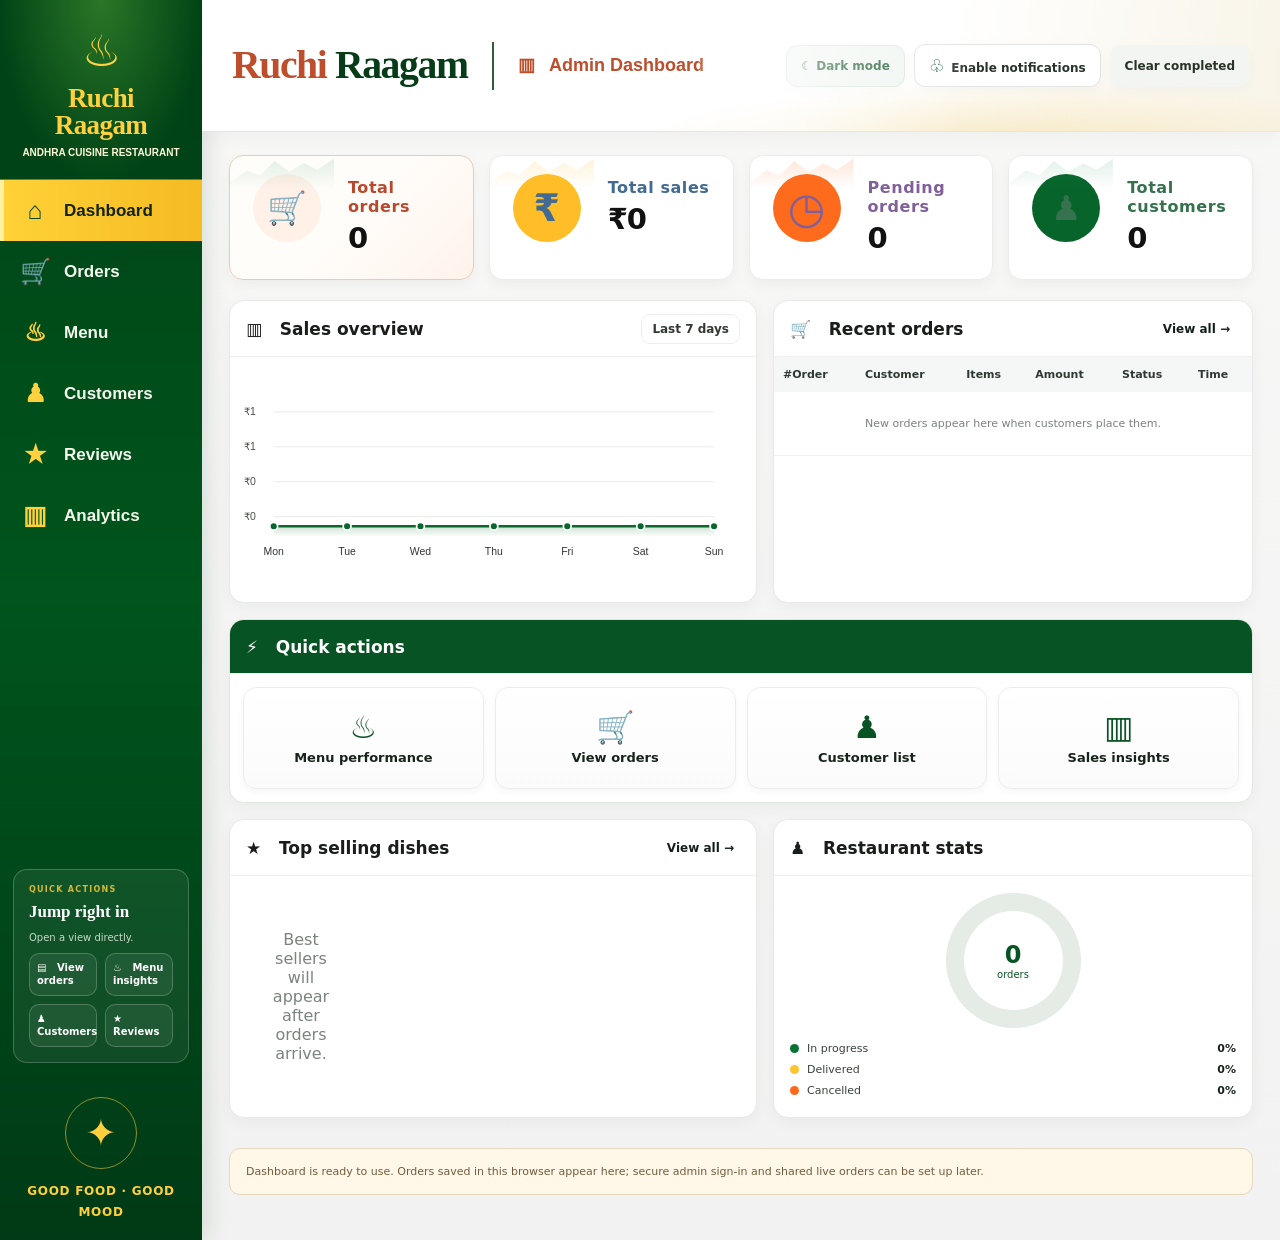
==== commit efc5111a: "Add files via upload" ====
--- a/dashboard.html
+++ b/dashboard.html
@@ -41,6 +41,7 @@
   <div class="toast" id="toast" role="status" aria-live="polite"></div>
   <script src="backend-config.js" defer></script>
   <script src="backend-client.js" defer></script>
+  <script src="menu-availability.js" defer></script>
   <script src="dashboard.js" defer></script>
   <script src="cloud-dashboard.js" defer></script>
 </body>
--- a/dashboard.css
+++ b/dashboard.css
@@ -371,3 +371,68 @@
 @media(max-width:900px){.shell{grid-template-columns:178px minmax(0,1fr)}.admin-main{padding:0 16px 26px}.admin-main .topbar{margin:0 -16px;padding-inline:18px}.admin-side-brand{min-height:145px;font-size:23px}.admin-nav button{min-height:53px;padding-inline:13px;font-size:14px}.metrics{grid-template-columns:repeat(2,minmax(0,1fr));gap:10px}.overview-grid{grid-template-columns:minmax(0,1fr)}.quick-panel,.dishes-panel,.restaurant-stats-panel{grid-column:1}.quick-action-grid{grid-template-columns:repeat(4,minmax(0,1fr))}.restaurant-stats-panel .stats-donut-row{grid-template-columns:auto 1fr;justify-items:start;align-items:center}.restaurant-stats-panel .stats-donut-row ul{max-width:320px}}
 @media(max-width:620px){.shell{display:block;min-height:100vh}.admin-sidebar{position:static;min-height:0;padding:8px 9px 10px}.admin-side-brand{display:flex;justify-items:initial;justify-content:flex-start;min-height:55px;padding:3px 7px;border:0;background:none;text-align:left;font-size:21px}.admin-brand-mark{width:34px;height:34px;font-size:28px}.admin-side-brand small{margin-top:4px;font-size:8px}.admin-nav{display:flex;overflow-x:auto;gap:5px;padding:7px 0 1px;border-top:1px solid #ffffff25}.admin-nav button{flex:0 0 auto;min-height:40px;padding:0 10px;border-radius:8px;font-size:11px}.admin-nav button span{width:19px;height:auto;font-size:17px}.sidebar-note,.sidebar-footer{display:none}.admin-main{padding:0 12px 24px}.admin-main .topbar{min-height:68px;margin:0 -12px;padding:8px 12px;gap:8px}.dashboard-page-title{gap:8px!important;white-space:normal}.admin-top-brand{font-size:22px;letter-spacing:-.7px}.admin-top-divider{height:30px}.admin-top-title{font-size:12px}.top-actions{gap:4px}.top-actions .btn{min-height:34px;padding:6px 8px;font-size:9px}.top-actions #enableNotifications{width:35px;height:35px;overflow:hidden;padding:0;font-size:0}.top-actions #enableNotifications:before{font-size:19px}.top-actions #clearCompleted{max-width:76px;line-height:1.1}.top-actions #rrSignOut{font-size:9px}.admin-main.is-dashboard-home>.heading{display:none}.metrics{gap:8px;margin:13px 0 12px}.metric{min-height:88px;padding:13px 8px 10px 57px;border-radius:11px}.metric:before{top:16px;left:10px;width:39px;height:39px;font-size:20px}.metric:nth-child(2):before{font-size:25px}.metric:nth-child(3):before{font-size:27px}.metric:nth-child(4):before{font-size:21px}.metric span{font-size:10px}.metric strong{font-size:20px}.metric:after{width:58px;height:18px}.overview-grid{gap:10px}.overview-panel{border-radius:12px}.panel-title,.quick-panel-title{min-height:46px;padding:9px 11px}.panel-title h3,.quick-panel-title h3{font-size:14px}.panel-range{padding:5px 7px;font-size:10px}.sales-chart{height:185px;padding:7px 6px}.recent-table{min-width:560px}.recent-table th{padding:9px 7px;font-size:10px}.recent-table td{padding:10px 7px;font-size:10px}.quick-action-grid{grid-template-columns:repeat(2,minmax(0,1fr));gap:8px;padding:10px}.quick-action-grid button{min-height:78px;font-size:11px}.quick-action-grid button span{font-size:24px}.dish-mini-grid{grid-template-columns:repeat(2,minmax(0,1fr));gap:8px;padding:10px}.dish-mini{padding:9px}.dish-mini-mark{height:57px;font-size:28px}.dish-mini strong{font-size:11px}.dish-mini>b{font-size:12px}.restaurant-stats-panel .stats-donut-row{gap:12px;padding:13px}.stats-donut{width:110px;height:110px}.stats-donut:before{inset:15px}.stats-donut strong{font-size:20px}.stats-donut-row li{font-size:10px}.admin-main:not(.is-dashboard-home)>.heading{margin:17px 0 13px}.admin-main:not(.is-dashboard-home)>.heading h1{font-size:30px}.admin-main:not(.is-dashboard-home) .metrics{grid-template-columns:repeat(2,minmax(0,1fr))}.orders-table-wrap,.module-table-wrap{border-radius:11px}.overview-stats{grid-template-columns:repeat(2,minmax(0,1fr))}.review-overview,.dashboard-review-list{grid-template-columns:1fr}}
 @media(max-width:370px){.admin-top-brand{font-size:18px}.admin-top-title{font-size:10px}.top-actions #clearCompleted{max-width:65px;padding-inline:5px}.metrics{grid-template-columns:1fr 1fr}.metric{padding-left:52px}.metric span{font-size:9px}.metric strong{font-size:18px}.admin-nav button{padding-inline:8px}}
+@media(max-width:900px){.admin-main .topbar{flex-wrap:wrap;align-content:center;gap:8px 12px;padding-block:12px}.dashboard-page-title{flex:1 1 100%;min-width:0}.top-actions{flex:1 1 100%;justify-content:flex-end}}
+@media(max-width:620px){.admin-main .topbar{min-height:0;padding:9px 11px;gap:8px}.dashboard-page-title{flex:1 1 100%;overflow:visible}.top-actions{flex:1 1 100%;width:100%;justify-content:flex-end}.top-actions .btn{min-height:34px}.top-actions #clearCompleted{max-width:none}}
+.admin-main:not(.is-dashboard-home)>.heading{border:1px solid #276244;background:linear-gradient(110deg,#073d22,#145b38);color:#fff}
+.admin-main:not(.is-dashboard-home)>.heading h1{color:#fff}
+.admin-main:not(.is-dashboard-home)>.heading .eyebrow{color:#f4cf64}
+.admin-main:not(.is-dashboard-home)>.heading .date{border-color:#ffffff42;background:#ffffff14;color:#f4f6ef}
+.sidebar-note.quick-actions{grid-template-columns:repeat(2,minmax(0,1fr));gap:8px}
+.quick-actions>span,.quick-actions>strong,.quick-actions>small{grid-column:1/-1}
+.quick-actions button{min-width:0;min-height:38px;justify-content:space-between;padding:8px 7px;font-size:10px;line-height:1.25}
+.quick-actions button b{display:none}
+@media(max-width:700px){.sidebar-note.quick-actions{grid-template-columns:repeat(2,minmax(0,1fr));gap:7px}.quick-actions button{min-height:36px;padding:7px;font-size:10px}}
+.analytics-page{display:grid;gap:15px}.analytics-intro{display:flex;align-items:flex-end;justify-content:space-between;gap:16px;padding:4px 2px 2px}.analytics-intro h2{margin:7px 0 5px;color:#183c25;font:700 clamp(26px,3vw,35px)/1.12 Georgia,serif;letter-spacing:-.035em}.analytics-intro p{margin:0;color:#68746b;font-size:12px;line-height:1.5}.analytics-range-label{padding:8px 12px;border:1px solid #dce7dd;border-radius:99px;background:#f8fcf8;color:#31553a;font-size:11px;font-weight:700;white-space:nowrap}
+.analytics-kpis{display:grid;grid-template-columns:repeat(4,minmax(0,1fr));gap:11px}.analytics-kpis article{display:grid;gap:8px;min-width:0;min-height:106px;padding:15px 16px;border:1px solid #e4eae4;border-radius:13px;background:linear-gradient(145deg,#fff,#fbfdfb);box-shadow:0 5px 15px #19351c08}.analytics-kpis article span{color:#657267;font-size:11px;font-weight:700}.analytics-kpis article strong{color:#14562c;font-size:25px;line-height:1}.analytics-kpis article small{color:#818b82;font-size:10px;line-height:1.4}
+.analytics-grid{display:grid;grid-template-columns:minmax(0,1.45fr) minmax(310px,.9fr);gap:14px}.analytics-panel{min-width:0;overflow:hidden;border:1px solid #e1e8e2;border-radius:14px;background:#fff;box-shadow:0 6px 18px #19351c09}.analytics-panel-heading{display:flex;align-items:center;justify-content:space-between;gap:12px;padding:15px 17px;border-bottom:1px solid #edf1ed}.analytics-panel-heading h3{margin:0;color:#24352a;font-size:15px;font-weight:700}.analytics-panel-heading p{margin:5px 0 0;color:#879087;font-size:10px;line-height:1.4}.analytics-panel-heading>strong{color:#15592d;font-size:21px;white-space:nowrap}.analytics-trend-chart{display:block;width:100%;height:222px;padding:10px 13px 8px}.analytics-trend-area{fill:#14833a16}.analytics-trend-line{fill:none;stroke:#087332;stroke-width:3;stroke-linecap:round;stroke-linejoin:round}.analytics-status-body{display:grid;grid-template-columns:128px minmax(0,1fr);align-items:center;gap:16px;padding:17px 18px 12px}.analytics-donut{position:relative;display:grid;place-content:center;justify-items:center;width:122px;height:122px;border-radius:50%;background:conic-gradient(#087332 0 var(--active),#f5bd24 var(--active) calc(var(--active) + var(--done)),#f36c27 calc(var(--active) + var(--done)) 100%)}.analytics-donut:before{position:absolute;inset:17px;border-radius:50%;background:#fff;content:""}.analytics-donut strong,.analytics-donut small{position:relative;z-index:1;color:#174328}.analytics-donut strong{font-size:25px}.analytics-donut small{font-size:10px}.analytics-status-body ul{display:grid;gap:11px;margin:0;padding:0;list-style:none}.analytics-status-body li{display:grid;grid-template-columns:9px 1fr auto auto;align-items:center;gap:7px;color:#59665d;font-size:10px}.analytics-status-body li i{width:8px;height:8px;border-radius:50%;background:#087332}.analytics-status-body li .analytics-done-key{background:#f5bd24}.analytics-status-body li .analytics-cancel-key{background:#f36c27}.analytics-status-body li b,.analytics-status-body li span{color:#25372a;font-size:10px}.fulfilment-summary{display:flex;gap:9px;padding:0 18px 15px}.fulfilment-summary span{display:flex;justify-content:space-between;gap:12px;flex:1;padding:9px 10px;border-radius:9px;background:#f5f8f5;color:#667267;font-size:10px}.fulfilment-summary b{color:#1a542d}
+.item-performance-panel{grid-column:1/-1}.analytics-table-wrap{overflow:auto}.analytics-table{width:100%;border-collapse:collapse;text-align:left}.analytics-table th{padding:10px 15px;background:#f7f9f7;color:#849087;font-size:9px;letter-spacing:.08em;text-transform:uppercase}.analytics-table td{padding:11px 15px;border-top:1px solid #eef1ee;color:#536056;font-size:11px}.analytics-table td:first-child{display:flex;align-items:center;gap:9px;color:#2f3d32}.analytics-rank{display:grid;place-items:center;flex:0 0 24px;width:24px;height:24px;border-radius:7px;background:#eef6ef;color:#24663a;font-size:10px;font-weight:700}.analytics-table td strong{font-size:11px}.analytics-share{display:inline-block;vertical-align:middle;width:min(135px,75%);height:7px;margin-right:7px;border-radius:99px;background:#eaf0eb;overflow:hidden}.analytics-share i{display:block;height:100%;border-radius:inherit;background:linear-gradient(90deg,#0b7130,#e8b936)}.analytics-table td small{color:#718074;font-size:10px}.analytics-empty{padding:22px!important;color:#849087!important;text-align:center}.analytics-page .text-action{color:#1b6031}
+@media(max-width:900px){.analytics-kpis{grid-template-columns:repeat(2,minmax(0,1fr))}.analytics-grid{grid-template-columns:minmax(0,1fr)}.item-performance-panel{grid-column:1}}
+@media(max-width:620px){.analytics-page{gap:10px}.analytics-intro{align-items:flex-start;flex-direction:column;gap:9px}.analytics-intro h2{font-size:27px}.analytics-range-label{padding:6px 10px;font-size:10px}.analytics-kpis{gap:7px}.analytics-kpis article{min-height:89px;padding:11px;border-radius:11px}.analytics-kpis article span{font-size:10px}.analytics-kpis article strong{font-size:20px}.analytics-kpis article small{font-size:9px}.analytics-panel{border-radius:11px}.analytics-panel-heading{padding:12px}.analytics-panel-heading h3{font-size:13px}.analytics-panel-heading>strong{font-size:17px}.analytics-trend-chart{height:185px;padding:8px 5px}.analytics-status-body{grid-template-columns:100px minmax(0,1fr);gap:10px;padding:13px 11px 10px}.analytics-donut{width:96px;height:96px}.analytics-donut:before{inset:14px}.analytics-donut strong{font-size:20px}.analytics-status-body li{gap:5px;font-size:9px}.analytics-status-body li b,.analytics-status-body li span{font-size:9px}.fulfilment-summary{padding:0 11px 11px}.analytics-table{min-width:520px}.analytics-table th,.analytics-table td{padding:9px 10px}.analytics-table td:first-child{display:flex}.analytics-share{width:90px}}
+.theme-toggle{border-color:#dce6dd!important;background:#f0f6f1!important;color:#1d5931!important;font-weight:700!important;white-space:nowrap}.theme-toggle:hover{border-color:#b5cfbb!important;background:#e5f1e7!important}
+body[data-admin-theme="dark"]{background:#111813;color:#edf4ee;transition:background .2s,color .2s}
+body[data-admin-theme="dark"] .admin-main{background:linear-gradient(180deg,#141c17,#101612)}
+body[data-admin-theme="dark"] .admin-main .topbar{border-color:#28382c;background:linear-gradient(100deg,#17211a,#1c281f 72%,#273325);box-shadow:0 7px 24px #0003}
+body[data-admin-theme="dark"] .admin-top-brand,body[data-admin-theme="dark"] .admin-top-brand b,body[data-admin-theme="dark"] .admin-top-title{color:#eef5ef}
+body[data-admin-theme="dark"] .admin-top-divider{background:#7d9d82}
+body[data-admin-theme="dark"] .top-actions .btn{border-color:#344638;background:#1b281e;color:#e2eee4}
+body[data-admin-theme="dark"] .top-actions #clearCompleted{background:#243127}
+body[data-admin-theme="dark"] .theme-toggle{border-color:#42654a!important;background:#253b2b!important;color:#e8f6e8!important}
+body[data-admin-theme="dark"] .admin-main:not(.is-dashboard-home)>.heading{border-color:#355b41;background:linear-gradient(110deg,#082f1b,#174a30)}
+body[data-admin-theme="dark"] .metric,body[data-admin-theme="dark"] .overview-panel,body[data-admin-theme="dark"] .analytics-panel,body[data-admin-theme="dark"] .overview-stats article,body[data-admin-theme="dark"] .top-items-panel,body[data-admin-theme="dark"] .review-overview article,body[data-admin-theme="dark"] .dashboard-review-card{border-color:#2c3b30;background:#1a241d;color:#ebf2ec;box-shadow:0 6px 18px #0002}
+body[data-admin-theme="dark"] .metric span,body[data-admin-theme="dark"] .panel-title h3,body[data-admin-theme="dark"] .quick-panel-title h3,body[data-admin-theme="dark"] .analytics-panel-heading h3,body[data-admin-theme="dark"] .module-heading h2,body[data-admin-theme="dark"] .analytics-intro h2,body[data-admin-theme="dark"] .dashboard-review-top strong,body[data-admin-theme="dark"] .dish-mini strong,body[data-admin-theme="dark"] .overview-stats article span{color:#e8f0e9}
+body[data-admin-theme="dark"] .metric strong,body[data-admin-theme="dark"] .dish-mini>b,body[data-admin-theme="dark"] .analytics-table td:first-child,body[data-admin-theme="dark"] .analytics-table td strong{color:#f4f7f4!important}
+body[data-admin-theme="dark"] .analytics-intro p,body[data-admin-theme="dark"] .analytics-panel-heading p,body[data-admin-theme="dark"] .analytics-kpis article small,body[data-admin-theme="dark"] .module-heading p,body[data-admin-theme="dark"] .dashboard-review-card p{color:#aab8ad}
+body[data-admin-theme="dark"] .panel-title,body[data-admin-theme="dark"] .analytics-panel-heading,body[data-admin-theme="dark"] .recent-table td,body[data-admin-theme="dark"] .analytics-table td,body[data-admin-theme="dark"] .orders-table td,body[data-admin-theme="dark"] .module-table td{border-color:#2c3a30}
+body[data-admin-theme="dark"] .recent-table th,body[data-admin-theme="dark"] .analytics-table th,body[data-admin-theme="dark"] .orders-table th,body[data-admin-theme="dark"] .module-table th{background:#202c23;color:#aebbb0;border-color:#334236}
+body[data-admin-theme="dark"] .recent-table td,body[data-admin-theme="dark"] .analytics-table td,body[data-admin-theme="dark"] .orders-table td,body[data-admin-theme="dark"] .module-table td{color:#d2ddd4}
+body[data-admin-theme="dark"] .orders-table tbody tr:hover,body[data-admin-theme="dark"] .module-table tbody tr:hover{background:#202d23}
+body[data-admin-theme="dark"] .quick-action-grid button,body[data-admin-theme="dark"] .dish-mini{border-color:#334337;background:#202b23;color:#e7efe8;box-shadow:none}
+body[data-admin-theme="dark"] .quick-action-grid button:hover{background:#2a3b2e;border-color:#638c68}
+body[data-admin-theme="dark"] .dish-mini-mark{background:linear-gradient(135deg,#273d2d,#3b3823)}
+body[data-admin-theme="dark"] .dish-tone-2 .dish-mini-mark{background:linear-gradient(135deg,#403a24,#302c20)}
+body[data-admin-theme="dark"] .dish-tone-3 .dish-mini-mark{background:linear-gradient(135deg,#243b2d,#203329)}
+body[data-admin-theme="dark"] .dish-tone-4 .dish-mini-mark{background:linear-gradient(135deg,#402c21,#30271f)}
+body[data-admin-theme="dark"] .stats-donut:before,body[data-admin-theme="dark"] .analytics-donut:before{background:#1a241d}
+body[data-admin-theme="dark"] .stats-donut strong,body[data-admin-theme="dark"] .stats-donut small,body[data-admin-theme="dark"] .analytics-donut strong,body[data-admin-theme="dark"] .analytics-donut small{color:#edf5ee}
+body[data-admin-theme="dark"] .chart-axis,body[data-admin-theme="dark"] .chart-label{fill:#c1cec3}
+body[data-admin-theme="dark"] .chart-grid{stroke:#344337}
+body[data-admin-theme="dark"] .search,body[data-admin-theme="dark"] .table-actions select,body[data-admin-theme="dark"] .controls select{border-color:#344638;background:#1c281f;color:#ebf2ec}
+body[data-admin-theme="dark"] .period-tabs,body[data-admin-theme="dark"] .tabs{border-color:#344638;background:#1a241d}
+body[data-admin-theme="dark"] .period-tab,body[data-admin-theme="dark"] .tab{color:#c4d0c6}
+body[data-admin-theme="dark"] .period-tab.active{border-color:#765d24;background:#3a321e;color:#ffdc7b}
+body[data-admin-theme="dark"] .tab.active{border-color:#3c6e49;background:#275235;color:#eff8f0}
+body[data-admin-theme="dark"] .analytics-range-label,body[data-admin-theme="dark"] .panel-range{border-color:#334537;background:#202c23;color:#dbe8dd}
+body[data-admin-theme="dark"] .analytics-status-body li,body[data-admin-theme="dark"] .fulfilment-summary span{color:#b7c4b9}
+body[data-admin-theme="dark"] .fulfilment-summary span{background:#202d23}
+body[data-admin-theme="dark"] .analytics-status-body li b,body[data-admin-theme="dark"] .analytics-status-body li span{color:#e0e9e1}
+body[data-admin-theme="dark"] .analytics-share{background:#344438}
+body[data-admin-theme="dark"] .analytics-table td small{color:#abb9ad}
+body[data-admin-theme="dark"] .rr-cloud-gate .rr-gate-card{border-color:#36493a;background:#1b261e;color:#edf4ee}
+body[data-admin-theme="dark"] .rr-cloud-gate .rr-gate-card h2{color:#f2f6f2}
+body[data-admin-theme="dark"] .rr-cloud-gate .rr-gate-card p,body[data-admin-theme="dark"] .rr-cloud-gate .rr-gate-card label{color:#c0cec2}
+body[data-admin-theme="dark"] .rr-cloud-gate .rr-gate-card input{border-color:#405543;background:#111a14;color:#eef5ef}
+body[data-admin-theme="dark"] .stock-manager{border-color:#334337;background:#1b261e;color:#e7efe8}body[data-admin-theme="dark"] .stock-manager-heading h3,body[data-admin-theme="dark"] .stock-item strong{color:#e7efe8}body[data-admin-theme="dark"] .stock-manager-heading p{color:#b7c4b9}body[data-admin-theme="dark"] .stock-item{border-color:#334337;background:#202b23}body[data-admin-theme="dark"] .stock-toggle.is-available{border-color:#3d6848;background:#203b29;color:#c5e6cb}body[data-admin-theme="dark"] .stock-toggle.is-sold-out{border-color:#70443b;background:#3b2924;color:#ffc2b2}
+/* Live menu stock controls */
+.stock-manager{margin-top:22px;padding:22px;border:1px solid #e9ddd2;border-radius:18px;background:#fffdfa;box-shadow:0 8px 24px rgba(74,43,26,.045)}.stock-manager-heading{display:flex;align-items:flex-start;justify-content:space-between;gap:16px;margin-bottom:16px}.stock-manager-heading h3{margin:7px 0 5px;font:700 23px Georgia,serif;color:#30231e}.stock-manager-heading p{margin:0;color:#786b63;font-size:12px;line-height:1.55}.stock-live-indicator{white-space:nowrap;padding:7px 10px;border-radius:99px;background:#edf6ef;color:#397452;font-size:11px;font-weight:700}.stock-list{display:grid;grid-template-columns:repeat(2,minmax(0,1fr));gap:9px}.stock-item{display:flex;align-items:center;justify-content:space-between;gap:12px;min-width:0;padding:12px 13px;border:1px solid #eee4dc;border-radius:12px;background:#fff}.stock-item>div{display:grid;gap:5px;min-width:0}.stock-item strong{font-size:12px;overflow-wrap:anywhere}.stock-item-state{font-size:10px}.stock-item-state.is-available{color:#397452}.stock-item-state.is-sold-out{color:#b3422d;font-weight:700}.stock-toggle{flex:0 0 auto;border:1px solid #d8e7da;border-radius:9px;background:#eff7f0;color:#286441;padding:9px 11px;font-size:10px;font-weight:700;cursor:pointer}.stock-toggle.is-sold-out{border-color:#efcfc4;background:#fff2ec;color:#a33d2c}.stock-toggle:disabled{opacity:.6;cursor:wait}.stock-feedback{min-height:18px;margin:12px 0 0;color:#397452;font-size:11px}.dish.is-out-of-stock .dish-img::after{content:"";position:absolute;inset:0;background:rgba(30,23,18,.48)}.stock-status{position:absolute;z-index:2;top:50%;left:50%;transform:translate(-50%,-50%);padding:8px 12px;border-radius:99px;background:#fffdfa;color:#a33d2c;font-size:12px;font-weight:800;letter-spacing:.02em;box-shadow:0 4px 18px #0002}.stock-status[hidden]{display:none}.dish.is-out-of-stock .dish-copy{opacity:.76}
+@media(max-width:700px){.stock-manager{padding:16px}.stock-manager-heading{flex-direction:column}.stock-list{grid-template-columns:1fr}.stock-item{align-items:flex-start}.stock-toggle{max-width:130px;white-space:normal;line-height:1.3}}
+@media(max-width:620px){.theme-toggle{width:36px;height:34px;overflow:hidden;padding:0!important;font-size:0!important}.theme-toggle::first-letter{font-size:0}.theme-toggle{position:relative}.theme-toggle:before{content:"☾";font-size:18px}.theme-toggle[aria-pressed="true"]:before{content:"☀"}}
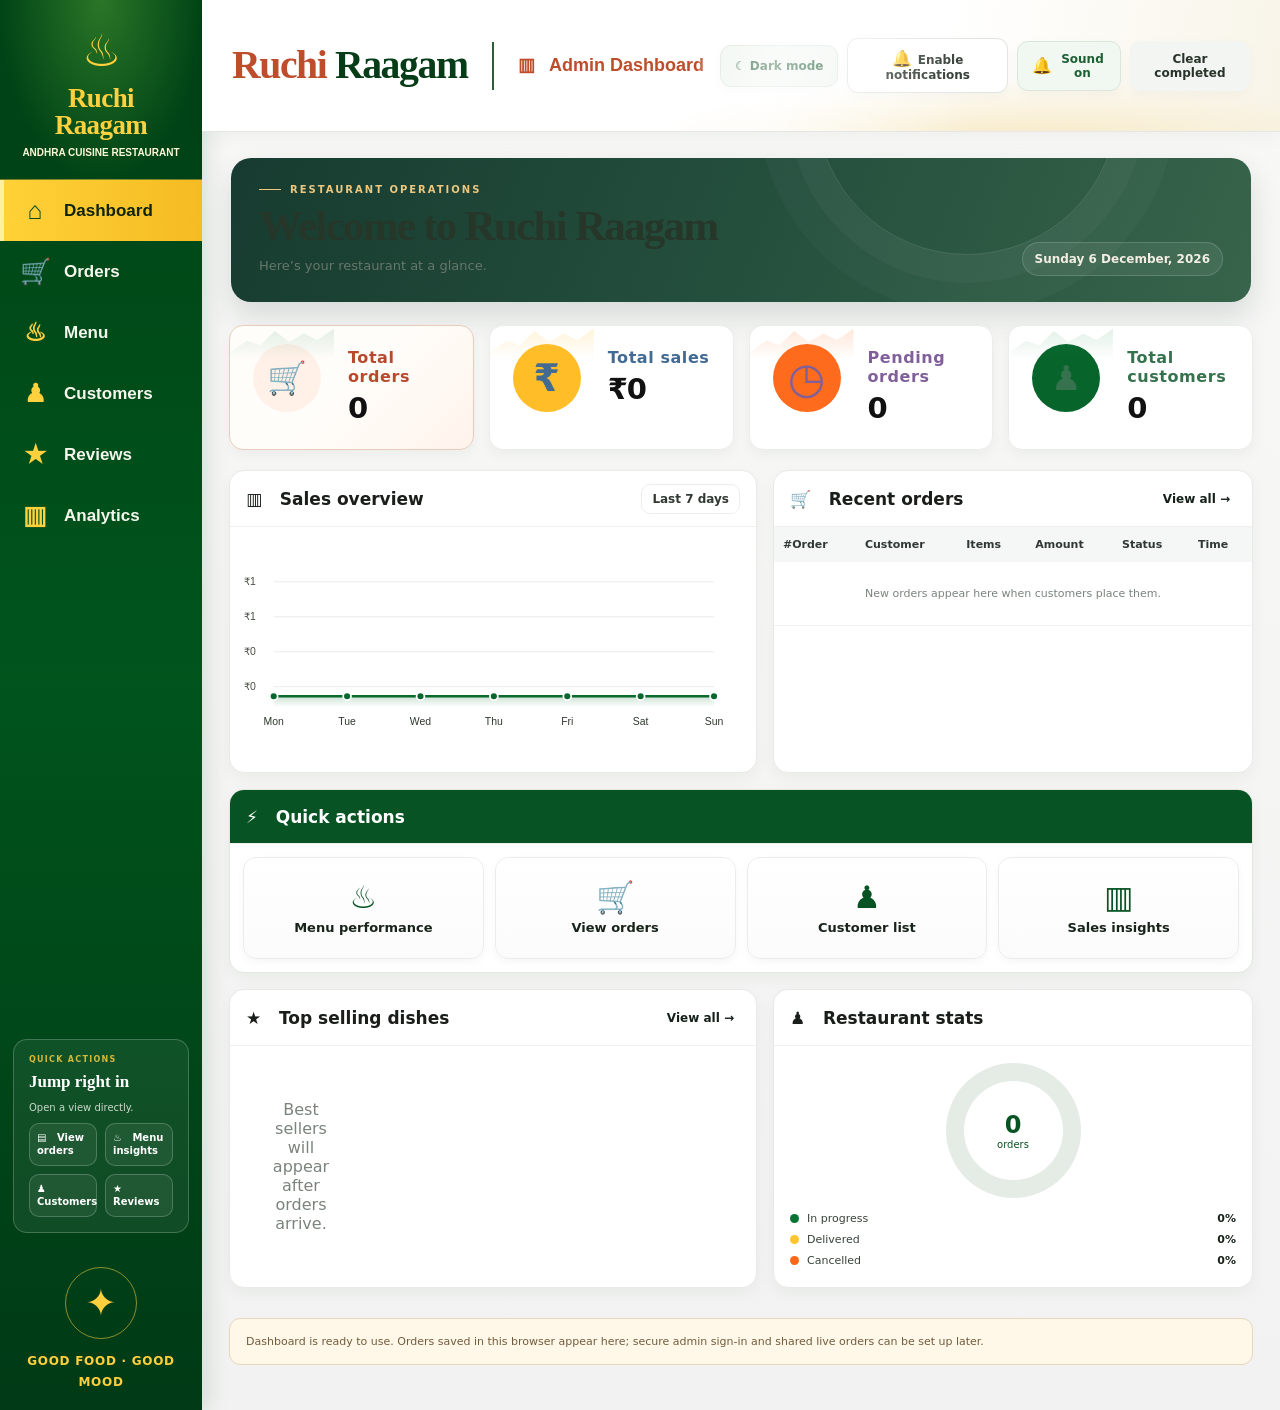
==== commit dfdcf163: "Add files via upload" ====
--- a/dashboard.html
+++ b/dashboard.html
@@ -11,9 +11,9 @@
   <main class="shell">
     <header class="topbar">
       <a class="brand" href="index.html">Ruchi <span>Raagam</span></a>
-      <div class="top-actions"><button class="btn" id="enableNotifications" type="button">Enable notifications</button><button class="btn" id="clearCompleted" type="button">Clear completed</button></div>
+      <div class="top-actions"><button class="btn" id="enableNotifications" type="button">Enable notifications</button><button class="btn sound-toggle is-on" id="orderSoundToggle" type="button" aria-pressed="true" title="Mute new order sound"><span aria-hidden="true">🔔</span><span class="sound-toggle-label">Sound on</span></button><button class="btn" id="clearCompleted" type="button">Clear completed</button></div>
     </header>
-    <section class="heading"><div><div class="eyebrow">Restaurant operations</div><h1>Dashboard overview</h1></div><div class="date" id="today"></div></section>
+    <section class="heading"><div><div class="eyebrow">Restaurant operations</div><h1>Dashboard overview</h1><p class="welcome-subtitle" hidden>Here’s your restaurant at a glance.</p></div><div class="date" id="today"></div></section>
     <section class="metrics" aria-label="Order summary">
       <div class="metric new"><span>Total orders</span><strong id="newCount">0</strong></div>
       <div class="metric"><span>Total sales</span><strong id="activeCount">₹0</strong></div>
--- a/dashboard.css
+++ b/dashboard.css
@@ -358,7 +358,7 @@
 .admin-main{min-width:0;padding:0 27px 34px;background:linear-gradient(#f8f8f7,#f1f2f1)}
 .admin-main .topbar{position:relative;display:flex;min-height:132px;margin:0 -27px;padding:18px 30px;border:0;border-bottom:1px solid #e5e7e4;border-radius:0;background:radial-gradient(ellipse at 76% 110%,#f6e8c2 0,transparent 32%),linear-gradient(100deg,#fff 0%,#fff 68%,#f8f4e8 100%);box-shadow:0 5px 18px #18321c0a}
 .dashboard-page-title{display:flex!important;align-items:center;gap:24px;color:#063d18!important;font:700 18px/1.2 Arial,sans-serif!important;letter-spacing:0!important;white-space:nowrap}.admin-top-brand{color:#063d18;font:700 clamp(29px,3.1vw,49px)/1 Georgia,serif;letter-spacing:-1.4px}.admin-top-brand b{color:#063d18}.admin-top-divider{width:2px;height:48px;background:#315c37}.admin-top-title{font-size:18px;font-weight:700}.admin-main .topbar:after{position:absolute;right:20%;bottom:0;width:34%;height:100%;background:linear-gradient(110deg,transparent,#fff9 24%,transparent 75%);content:"";pointer-events:none}
-.top-actions{gap:9px}.top-actions .btn{min-height:42px;padding:10px 14px;border-color:#e1e4e1;border-radius:11px;background:#fff;color:#28332a;font-size:12px;font-weight:700;box-shadow:0 4px 12px #142c1908}.top-actions .btn:hover{border-color:#e4bc39;background:#fffdf5}.top-actions #enableNotifications:before{content:"♧  ";color:#075323;font-size:18px}.top-actions #clearCompleted{border-color:transparent;background:#f2f5f1}.top-actions #rrSignOut{background:#075323;color:white}
+.top-actions{gap:9px}.top-actions .btn{min-height:42px;padding:10px 14px;border-color:#e1e4e1;border-radius:11px;background:#fff;color:#28332a;font-size:12px;font-weight:700;box-shadow:0 4px 12px #142c1908}.top-actions .btn:hover{border-color:#e4bc39;background:#fffdf5}.top-actions #enableNotifications:before{content:"🔔  ";color:#075323;font-size:16px}.top-actions #clearCompleted{border-color:transparent;background:#f2f5f1}.top-actions #rrSignOut{background:#075323;color:white}
 .admin-main.is-dashboard-home>.heading{display:none}
 .admin-main:not(.is-dashboard-home)>.heading{margin:24px 0 18px}.admin-main:not(.is-dashboard-home)>.heading h1{color:#143a20}.admin-main:not(.is-dashboard-home)>.heading .eyebrow{color:#3a7040}
 .metrics{gap:15px;margin:23px 0 20px}.metric{position:relative;overflow:hidden;min-width:0;min-height:125px;padding:22px 18px 15px 118px;border:1px solid #ebedeb;border-radius:14px;background:#fff;box-shadow:0 5px 14px #17281c0b}.metric span{color:#242724;font-size:16px;font-weight:600}.metric strong{margin-top:7px;color:#111!important;font-size:29px;line-height:1.1}.metric:before{position:absolute;top:18px;left:23px;display:grid;place-items:center;width:68px;height:68px;border-radius:50%;background:#07652c;color:#fff;font-size:32px;content:"▣"}.metric:nth-child(1):before{content:"🛒"}.metric:nth-child(2):before{background:#ffbe28;content:"₹";font-size:38px;font-weight:700}.metric:nth-child(3):before{background:#ff6b1c;content:"◷";font-size:43px}.metric:nth-child(4):before{background:#07652c;content:"♟";font-size:34px}.metric:after{position:absolute;right:12px;bottom:9px;width:104px;height:33px;background:linear-gradient(180deg,#14874422,transparent);clip-path:polygon(0 80%,16% 44%,29% 58%,43% 15%,57% 48%,71% 22%,84% 42%,100% 8%,100% 100%,0 100%);content:""}.metric:nth-child(2):after{background:linear-gradient(180deg,#ffbd2830,transparent)}.metric:nth-child(3):after{background:linear-gradient(180deg,#ff68182d,transparent)}
@@ -388,6 +388,19 @@
 .item-performance-panel{grid-column:1/-1}.analytics-table-wrap{overflow:auto}.analytics-table{width:100%;border-collapse:collapse;text-align:left}.analytics-table th{padding:10px 15px;background:#f7f9f7;color:#849087;font-size:9px;letter-spacing:.08em;text-transform:uppercase}.analytics-table td{padding:11px 15px;border-top:1px solid #eef1ee;color:#536056;font-size:11px}.analytics-table td:first-child{display:flex;align-items:center;gap:9px;color:#2f3d32}.analytics-rank{display:grid;place-items:center;flex:0 0 24px;width:24px;height:24px;border-radius:7px;background:#eef6ef;color:#24663a;font-size:10px;font-weight:700}.analytics-table td strong{font-size:11px}.analytics-share{display:inline-block;vertical-align:middle;width:min(135px,75%);height:7px;margin-right:7px;border-radius:99px;background:#eaf0eb;overflow:hidden}.analytics-share i{display:block;height:100%;border-radius:inherit;background:linear-gradient(90deg,#0b7130,#e8b936)}.analytics-table td small{color:#718074;font-size:10px}.analytics-empty{padding:22px!important;color:#849087!important;text-align:center}.analytics-page .text-action{color:#1b6031}
 @media(max-width:900px){.analytics-kpis{grid-template-columns:repeat(2,minmax(0,1fr))}.analytics-grid{grid-template-columns:minmax(0,1fr)}.item-performance-panel{grid-column:1}}
 @media(max-width:620px){.analytics-page{gap:10px}.analytics-intro{align-items:flex-start;flex-direction:column;gap:9px}.analytics-intro h2{font-size:27px}.analytics-range-label{padding:6px 10px;font-size:10px}.analytics-kpis{gap:7px}.analytics-kpis article{min-height:89px;padding:11px;border-radius:11px}.analytics-kpis article span{font-size:10px}.analytics-kpis article strong{font-size:20px}.analytics-kpis article small{font-size:9px}.analytics-panel{border-radius:11px}.analytics-panel-heading{padding:12px}.analytics-panel-heading h3{font-size:13px}.analytics-panel-heading>strong{font-size:17px}.analytics-trend-chart{height:185px;padding:8px 5px}.analytics-status-body{grid-template-columns:100px minmax(0,1fr);gap:10px;padding:13px 11px 10px}.analytics-donut{width:96px;height:96px}.analytics-donut:before{inset:14px}.analytics-donut strong{font-size:20px}.analytics-status-body li{gap:5px;font-size:9px}.analytics-status-body li b,.analytics-status-body li span{font-size:9px}.fulfilment-summary{padding:0 11px 11px}.analytics-table{min-width:520px}.analytics-table th,.analytics-table td{padding:9px 10px}.analytics-table td:first-child{display:flex}.analytics-share{width:90px}}
+
+/* Payment-method report folders inside Analytics. */
+.payment-report-panel{grid-column:1/-1}.payment-report-totals{display:grid;grid-template-columns:repeat(2,minmax(0,1fr));gap:10px;padding:13px 16px 4px}.payment-report-totals article{display:flex;align-items:center;justify-content:space-between;gap:12px;padding:13px 15px;border:1px solid #e6ece6;border-radius:11px;background:#f8fbf8}.payment-report-totals span{color:#68766b;font-size:11px;font-weight:600}.payment-report-totals strong{color:#14562c;font-size:20px}.payment-folder-list{display:grid;gap:8px;padding:12px 16px 16px}.payment-folder{overflow:hidden;border:1px solid #e4eae4;border-radius:12px;background:#fff}.payment-folder[open]{border-color:#c8d9ca;box-shadow:0 5px 16px #19351c0b}.payment-folder>summary{display:flex;align-items:center;gap:12px;padding:13px 15px;list-style:none;cursor:pointer}.payment-folder>summary::-webkit-details-marker{display:none}.payment-folder>summary:after{content:"+";margin-left:2px;color:#28713e;font-size:18px;font-weight:700}.payment-folder[open]>summary:after{content:"−"}.payment-folder-icon{display:grid;place-items:center;flex:0 0 37px;width:37px;height:37px;border-radius:11px;background:#edf6ee;color:#176032;font-size:18px;font-weight:800}.payment-folder-main{display:grid;gap:4px;min-width:0;flex:1}.payment-folder-main strong{color:#283a2d;font-size:12px}.payment-folder-main small,.payment-folder-total small{color:#758176;font-size:10px}.payment-folder-total{display:grid;gap:4px;text-align:right}.payment-folder-total strong{color:#14562c;font-size:14px}.payment-folder-content{padding:0 15px 14px 64px}.payment-folder-stats{display:flex;flex-wrap:wrap;gap:7px;margin-bottom:8px}.payment-folder-stats span{display:flex;gap:7px;padding:6px 9px;border-radius:8px;background:#f4f7f4;color:#677469;font-size:10px}.payment-folder-stats b{color:#294e33}.payment-folder-order{display:flex;align-items:center;justify-content:space-between;gap:12px;padding:9px 2px;border-top:1px solid #edf1ed}.payment-folder-order>div{display:grid;gap:3px;min-width:0}.payment-folder-order strong{max-width:240px;overflow:hidden;color:#344239;font-size:10px;text-overflow:ellipsis;white-space:nowrap}.payment-folder-order small{color:#829087;font-size:9px}.payment-folder-order>b{color:#b9492c;font-size:11px;white-space:nowrap}.payment-report-empty{padding:16px;color:#849087;text-align:center;font-size:11px}
+body[data-admin-theme="dark"] .payment-report-totals article{border-color:#334236;background:#202c23}body[data-admin-theme="dark"] .payment-report-totals span,body[data-admin-theme="dark"] .payment-folder-main small,body[data-admin-theme="dark"] .payment-folder-total small,body[data-admin-theme="dark"] .payment-folder-order small{color:#aebbb0}body[data-admin-theme="dark"] .payment-report-totals strong,body[data-admin-theme="dark"] .payment-folder-total strong,body[data-admin-theme="dark"] .payment-folder-main strong,body[data-admin-theme="dark"] .payment-folder-order strong{color:#e6f0e7}body[data-admin-theme="dark"] .payment-folder{border-color:#334236;background:#1a241d}body[data-admin-theme="dark"] .payment-folder[open]{border-color:#48604b}body[data-admin-theme="dark"] .payment-folder-icon{background:#203b29;color:#bce5c4}body[data-admin-theme="dark"] .payment-folder>summary:after{color:#8bd39a}body[data-admin-theme="dark"] .payment-folder-stats span{background:#202c23;color:#aebbb0}body[data-admin-theme="dark"] .payment-folder-stats b{color:#d5e4d7}body[data-admin-theme="dark"] .payment-folder-order{border-color:#2c3a30}body[data-admin-theme="dark"] .payment-folder-order>b{color:#f0a17c}
+@media(max-width:620px){.payment-report-totals{gap:7px;padding:10px 11px 3px}.payment-report-totals article{align-items:flex-start;flex-direction:column;gap:7px;padding:11px}.payment-report-totals span{font-size:9px}.payment-report-totals strong{font-size:18px}.payment-folder-list{padding:10px 11px 12px}.payment-folder>summary{gap:8px;padding:11px 9px}.payment-folder-icon{flex-basis:32px;width:32px;height:32px}.payment-folder-main strong{font-size:11px}.payment-folder-main small{font-size:9px}.payment-folder-total strong{font-size:12px}.payment-folder-content{padding:0 10px 11px}.payment-folder-order strong{max-width:150px}}
+
+/* Daily, monthly and yearly downloadable dashboard statements. */
+.details-order-reference{margin:7px 0;padding:7px 9px;border:1px dashed #e1cbbb;border-radius:7px;background:#fff9f3;color:#75594a;font-size:9px;overflow-wrap:anywhere}
+body[data-admin-theme="dark"] .details-order-reference{border-color:#594537;background:#2a241f;color:#d2bda9}
+.statement-panel{display:grid;gap:16px;padding:19px;border:1px solid #e1e8e2;border-radius:15px;background:#fff;box-shadow:0 6px 18px #19351c09}.statement-heading{display:flex;align-items:flex-start;justify-content:space-between;gap:14px}.statement-heading h3{margin:7px 0 5px;color:#24352a;font:700 20px Georgia,serif}.statement-heading p{margin:0;color:#748076;font-size:11px;line-height:1.5}.statement-date-label{padding:7px 10px;border:1px solid #dfe8df;border-radius:99px;background:#f8fbf8;color:#385b40;font-size:10px;font-weight:700;white-space:nowrap}.statement-controls{display:flex;align-items:flex-end;gap:9px;flex-wrap:wrap;padding:13px;border:1px solid #e8eee8;border-radius:12px;background:#f8faf8}.statement-controls label{display:grid;gap:6px;color:#657267;font-size:10px;font-weight:700}.statement-controls select,.statement-controls input{min-width:150px;min-height:37px;padding:8px 10px;border:1px solid #dce5dd;border-radius:8px;background:#fff;color:#29382d;font:12px Arial,sans-serif}.statement-controls label[hidden]{display:none}.statement-download{min-height:37px;padding:9px 14px;border:0;border-radius:8px;background:linear-gradient(135deg,#17653a,#27834d);color:#fff;font:700 11px Arial,sans-serif;cursor:pointer}.statement-download:hover{filter:brightness(1.06)}.statement-summary-grid{display:grid;grid-template-columns:repeat(5,minmax(0,1fr));gap:8px}.statement-summary-grid article{display:grid;align-content:space-between;gap:9px;min-height:74px;padding:12px;border:1px solid #e6ece6;border-radius:10px;background:#fbfdfb}.statement-summary-grid span{color:#728075;font-size:9px;line-height:1.35}.statement-summary-grid strong{color:#185c34;font-size:17px;overflow-wrap:anywhere}.statement-tables{display:grid;grid-template-columns:1.2fr 1fr;gap:13px}.statement-tables h4{margin:0 0 8px;color:#314238;font-size:12px}.statement-table-wrap{overflow:auto;border:1px solid #e8eee8;border-radius:10px}.statement-table-wrap table{width:100%;border-collapse:collapse;text-align:left}.statement-table-wrap th{padding:9px 8px;background:#f5f8f5;color:#78847a;font-size:8px;letter-spacing:.04em;text-transform:uppercase;white-space:nowrap}.statement-table-wrap td{padding:9px 8px;border-top:1px solid #edf1ed;color:#4f5c52;font-size:9px}.statement-note{margin:0;color:#7b877d;font-size:9px;line-height:1.5}
+body[data-admin-theme="dark"] .statement-panel{border-color:#2c3b30;background:#1a241d;color:#e6efe7;box-shadow:0 6px 18px #0002}body[data-admin-theme="dark"] .statement-heading h3,body[data-admin-theme="dark"] .statement-tables h4{color:#e7f0e8}body[data-admin-theme="dark"] .statement-heading p,body[data-admin-theme="dark"] .statement-note{color:#aab8ad}body[data-admin-theme="dark"] .statement-date-label{border-color:#334537;background:#202c23;color:#dbe8dd}body[data-admin-theme="dark"] .statement-controls{border-color:#334236;background:#202c23}body[data-admin-theme="dark"] .statement-controls label{color:#b7c4b9}body[data-admin-theme="dark"] .statement-controls select,body[data-admin-theme="dark"] .statement-controls input{border-color:#405543;background:#111a14;color:#eef5ef;color-scheme:dark}body[data-admin-theme="dark"] .statement-summary-grid article{border-color:#334236;background:#202c23}body[data-admin-theme="dark"] .statement-summary-grid span{color:#aebbb0}body[data-admin-theme="dark"] .statement-summary-grid strong{color:#bce5c4}body[data-admin-theme="dark"] .statement-tables h4{color:#e7f0e8}body[data-admin-theme="dark"] .statement-table-wrap{border-color:#334236}body[data-admin-theme="dark"] .statement-table-wrap th{background:#202c23;color:#aebbb0}body[data-admin-theme="dark"] .statement-table-wrap td{border-color:#2c3a30;color:#d2ddd4}
+@media(max-width:900px){.statement-summary-grid{grid-template-columns:repeat(3,minmax(0,1fr))}.statement-tables{grid-template-columns:1fr}}
+@media(max-width:620px){.statement-panel{gap:12px;padding:13px;border-radius:12px}.statement-heading{flex-direction:column}.statement-heading h3{font-size:18px}.statement-controls{align-items:stretch;display:grid;grid-template-columns:1fr 1fr;padding:10px}.statement-controls label{min-width:0}.statement-controls select,.statement-controls input{width:100%;min-width:0}.statement-controls label:first-child{grid-column:1/-1}.statement-download{grid-column:1/-1}.statement-summary-grid{grid-template-columns:repeat(2,minmax(0,1fr));gap:6px}.statement-summary-grid article{min-height:68px;padding:10px}.statement-summary-grid strong{font-size:15px}.statement-tables{gap:10px}.statement-table-wrap th,.statement-table-wrap td{padding:8px 6px;font-size:8px}}
 .theme-toggle{border-color:#dce6dd!important;background:#f0f6f1!important;color:#1d5931!important;font-weight:700!important;white-space:nowrap}.theme-toggle:hover{border-color:#b5cfbb!important;background:#e5f1e7!important}
 body[data-admin-theme="dark"]{background:#111813;color:#edf4ee;transition:background .2s,color .2s}
 body[data-admin-theme="dark"] .admin-main{background:linear-gradient(180deg,#141c17,#101612)}
@@ -436,3 +449,10 @@
 .stock-manager{margin-top:22px;padding:22px;border:1px solid #e9ddd2;border-radius:18px;background:#fffdfa;box-shadow:0 8px 24px rgba(74,43,26,.045)}.stock-manager-heading{display:flex;align-items:flex-start;justify-content:space-between;gap:16px;margin-bottom:16px}.stock-manager-heading h3{margin:7px 0 5px;font:700 23px Georgia,serif;color:#30231e}.stock-manager-heading p{margin:0;color:#786b63;font-size:12px;line-height:1.55}.stock-live-indicator{white-space:nowrap;padding:7px 10px;border-radius:99px;background:#edf6ef;color:#397452;font-size:11px;font-weight:700}.stock-list{display:grid;grid-template-columns:repeat(2,minmax(0,1fr));gap:9px}.stock-item{display:flex;align-items:center;justify-content:space-between;gap:12px;min-width:0;padding:12px 13px;border:1px solid #eee4dc;border-radius:12px;background:#fff}.stock-item>div{display:grid;gap:5px;min-width:0}.stock-item strong{font-size:12px;overflow-wrap:anywhere}.stock-item-state{font-size:10px}.stock-item-state.is-available{color:#397452}.stock-item-state.is-sold-out{color:#b3422d;font-weight:700}.stock-toggle{flex:0 0 auto;border:1px solid #d8e7da;border-radius:9px;background:#eff7f0;color:#286441;padding:9px 11px;font-size:10px;font-weight:700;cursor:pointer}.stock-toggle.is-sold-out{border-color:#efcfc4;background:#fff2ec;color:#a33d2c}.stock-toggle:disabled{opacity:.6;cursor:wait}.stock-feedback{min-height:18px;margin:12px 0 0;color:#397452;font-size:11px}.dish.is-out-of-stock .dish-img::after{content:"";position:absolute;inset:0;background:rgba(30,23,18,.48)}.stock-status{position:absolute;z-index:2;top:50%;left:50%;transform:translate(-50%,-50%);padding:8px 12px;border-radius:99px;background:#fffdfa;color:#a33d2c;font-size:12px;font-weight:800;letter-spacing:.02em;box-shadow:0 4px 18px #0002}.stock-status[hidden]{display:none}.dish.is-out-of-stock .dish-copy{opacity:.76}
 @media(max-width:700px){.stock-manager{padding:16px}.stock-manager-heading{flex-direction:column}.stock-list{grid-template-columns:1fr}.stock-item{align-items:flex-start}.stock-toggle{max-width:130px;white-space:normal;line-height:1.3}}
 @media(max-width:620px){.theme-toggle{width:36px;height:34px;overflow:hidden;padding:0!important;font-size:0!important}.theme-toggle::first-letter{font-size:0}.theme-toggle{position:relative}.theme-toggle:before{content:"☾";font-size:18px}.theme-toggle[aria-pressed="true"]:before{content:"☀"}}
+
+.dashboard-welcome{display:flex;align-items:center;gap:16px;margin:4px 0 18px;padding:18px 21px;border:1px solid #d9e7da;border-radius:16px;background:linear-gradient(105deg,#f0f8f1,#fffdfa 72%);box-shadow:0 7px 20px rgba(30,75,43,.055)}.welcome-bell{display:grid;place-items:center;flex:0 0 48px;width:48px;height:48px;border-radius:15px;background:#e1f0e3;color:#14552c;font-size:25px}.dashboard-welcome .eyebrow{color:#387048;font-size:9px}.dashboard-welcome h2{margin:5px 0 3px;color:#183d28;font:700 clamp(20px,2.3vw,27px)/1.15 Georgia,serif}.dashboard-welcome p{margin:0;color:#66776a;font-size:12px;line-height:1.5}
+body[data-admin-theme="dark"] .dashboard-welcome{border-color:#35523c;background:linear-gradient(105deg,#1c3022,#202923 72%);box-shadow:0 7px 20px #0002}body[data-admin-theme="dark"] .dashboard-welcome h2{color:#e7f0e8}body[data-admin-theme="dark"] .dashboard-welcome p{color:#bac8bc}body[data-admin-theme="dark"] .dashboard-welcome .eyebrow{color:#a5d3ae}body[data-admin-theme="dark"] .welcome-bell{background:#294331;color:#d8efda}
+@media(max-width:620px){.dashboard-welcome{gap:11px;margin:3px 0 12px;padding:13px;border-radius:13px}.welcome-bell{flex-basis:39px;width:39px;height:39px;border-radius:12px;font-size:20px}.dashboard-welcome h2{font-size:19px}.dashboard-welcome p{font-size:10px}}
+.admin-main.is-dashboard-home>.heading{display:flex;align-items:flex-end;margin:26px 2px 18px}.admin-main.is-dashboard-home>.heading h1{color:#26372a;font-size:clamp(29px,3.5vw,43px)}.welcome-subtitle{margin:8px 0 0;color:#66776a;font-size:13px;line-height:1.45}
+.sound-toggle{display:inline-flex;align-items:center;gap:7px}.sound-toggle>span:first-child{font-size:16px}.sound-toggle.is-on{border-color:#d9e7da;background:#f1f8f2;color:#1c6034}.sound-toggle:not(.is-on){border-color:#e7ddd3;background:#f5f1ed;color:#756c64}
+@media(max-width:620px){.admin-main.is-dashboard-home>.heading{display:flex;align-items:flex-start;gap:8px;margin:18px 2px 12px}.admin-main.is-dashboard-home>.heading h1{font-size:27px}.welcome-subtitle{margin-top:5px;font-size:11px}.sound-toggle{width:36px;height:35px;justify-content:center;padding:0!important}.sound-toggle .sound-toggle-label{display:none}.sound-toggle>span:first-child{font-size:17px}}
